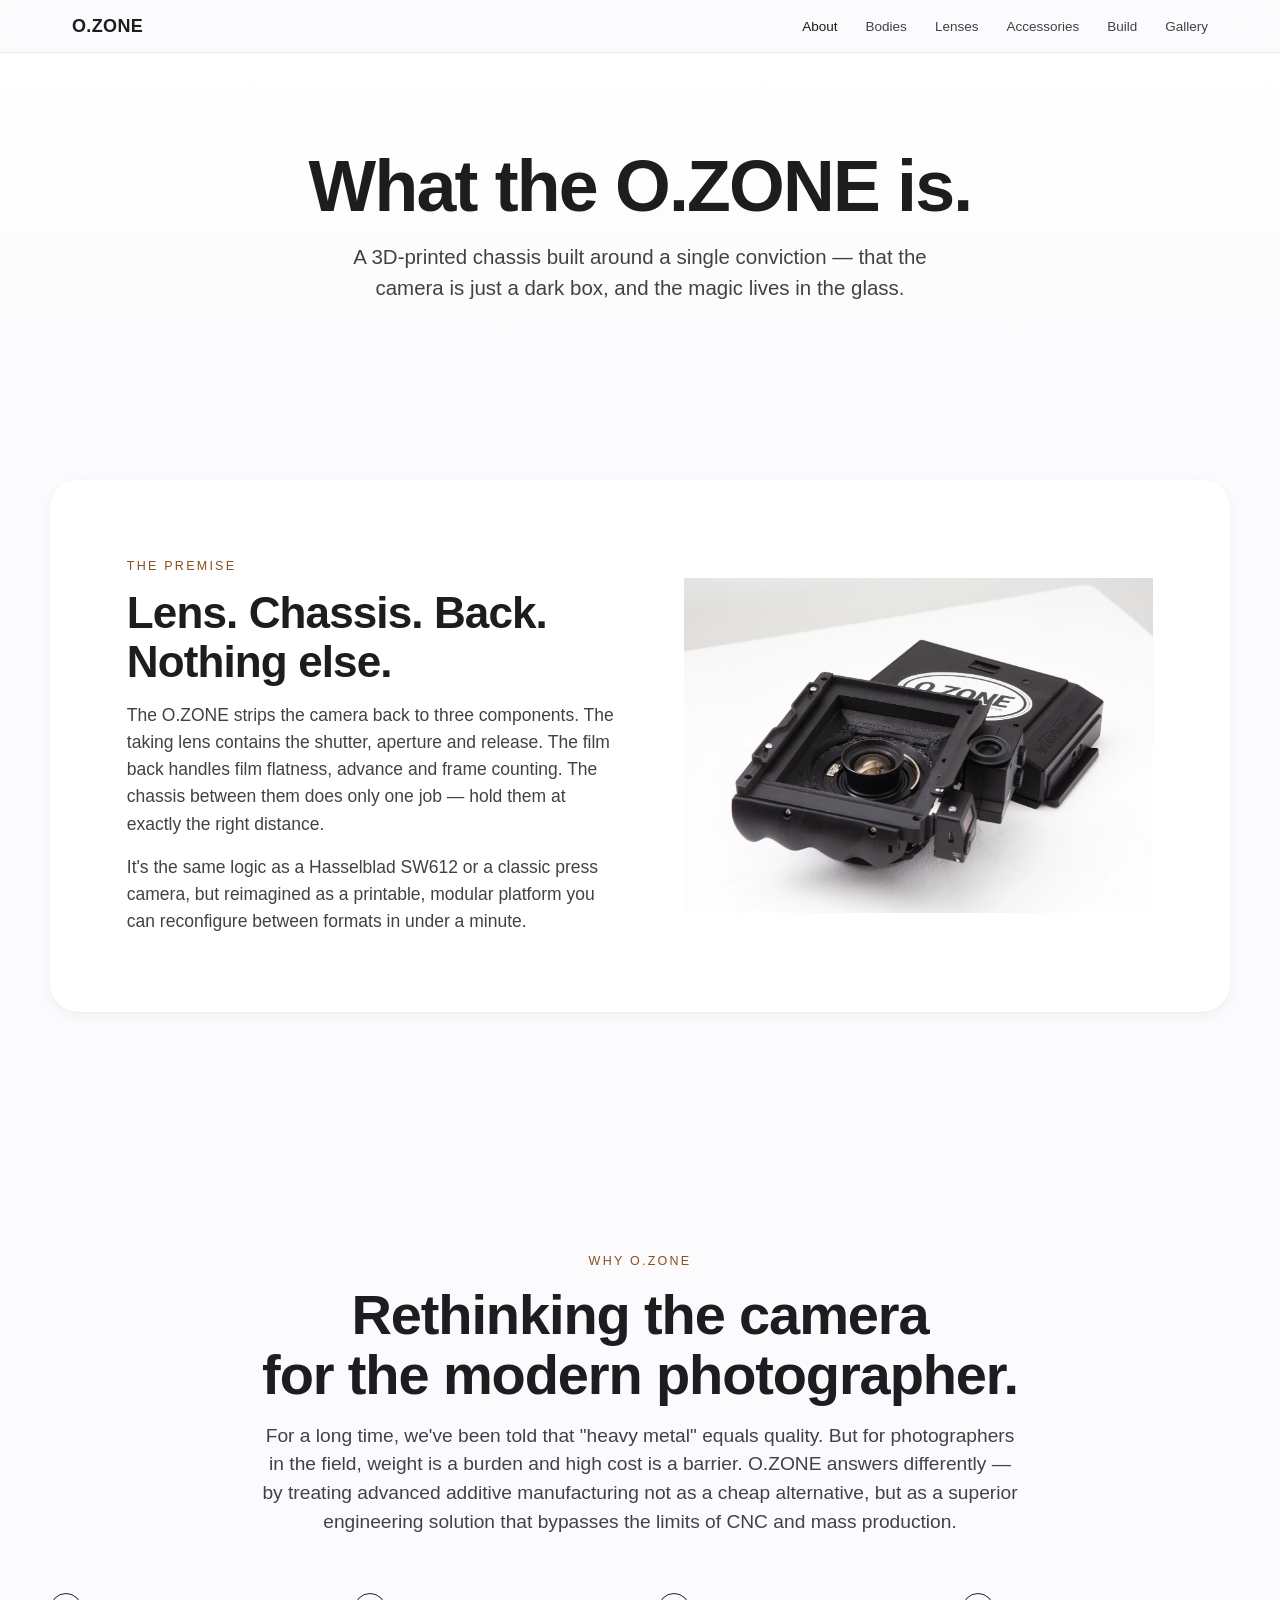
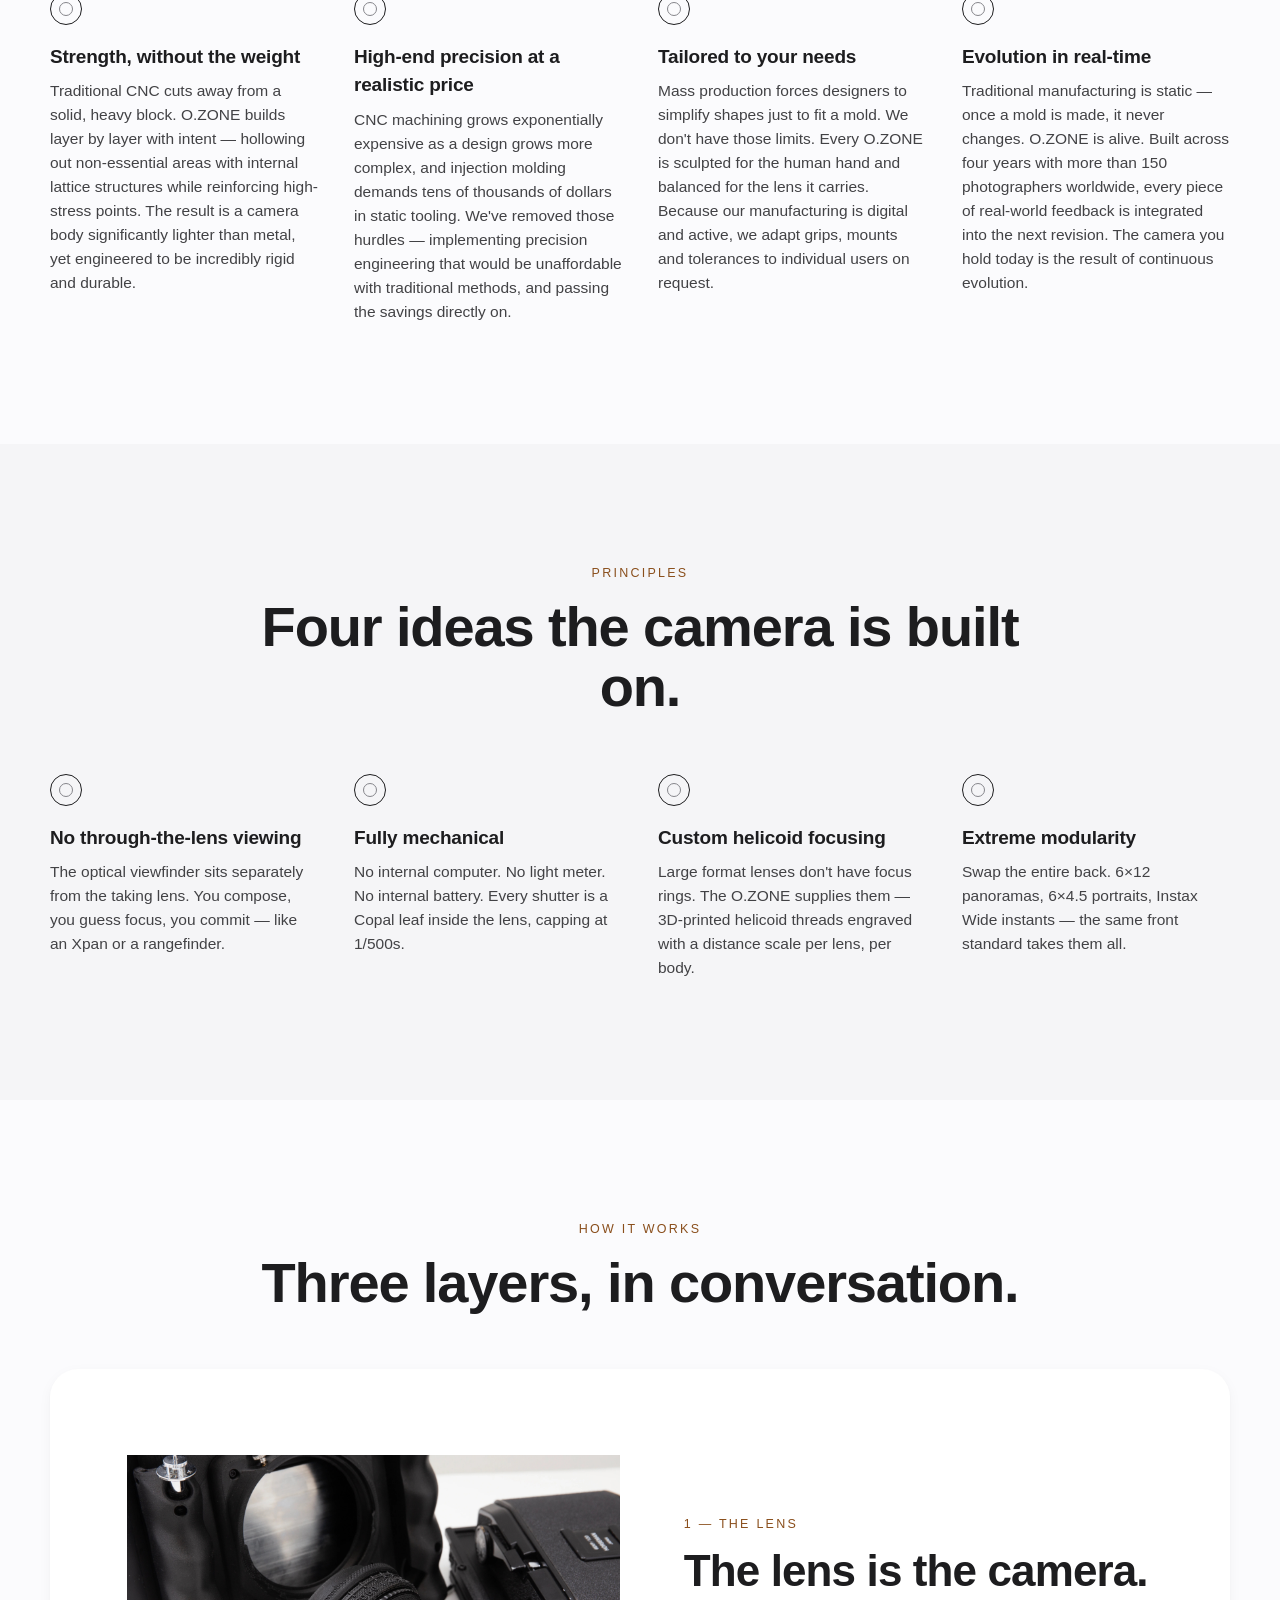
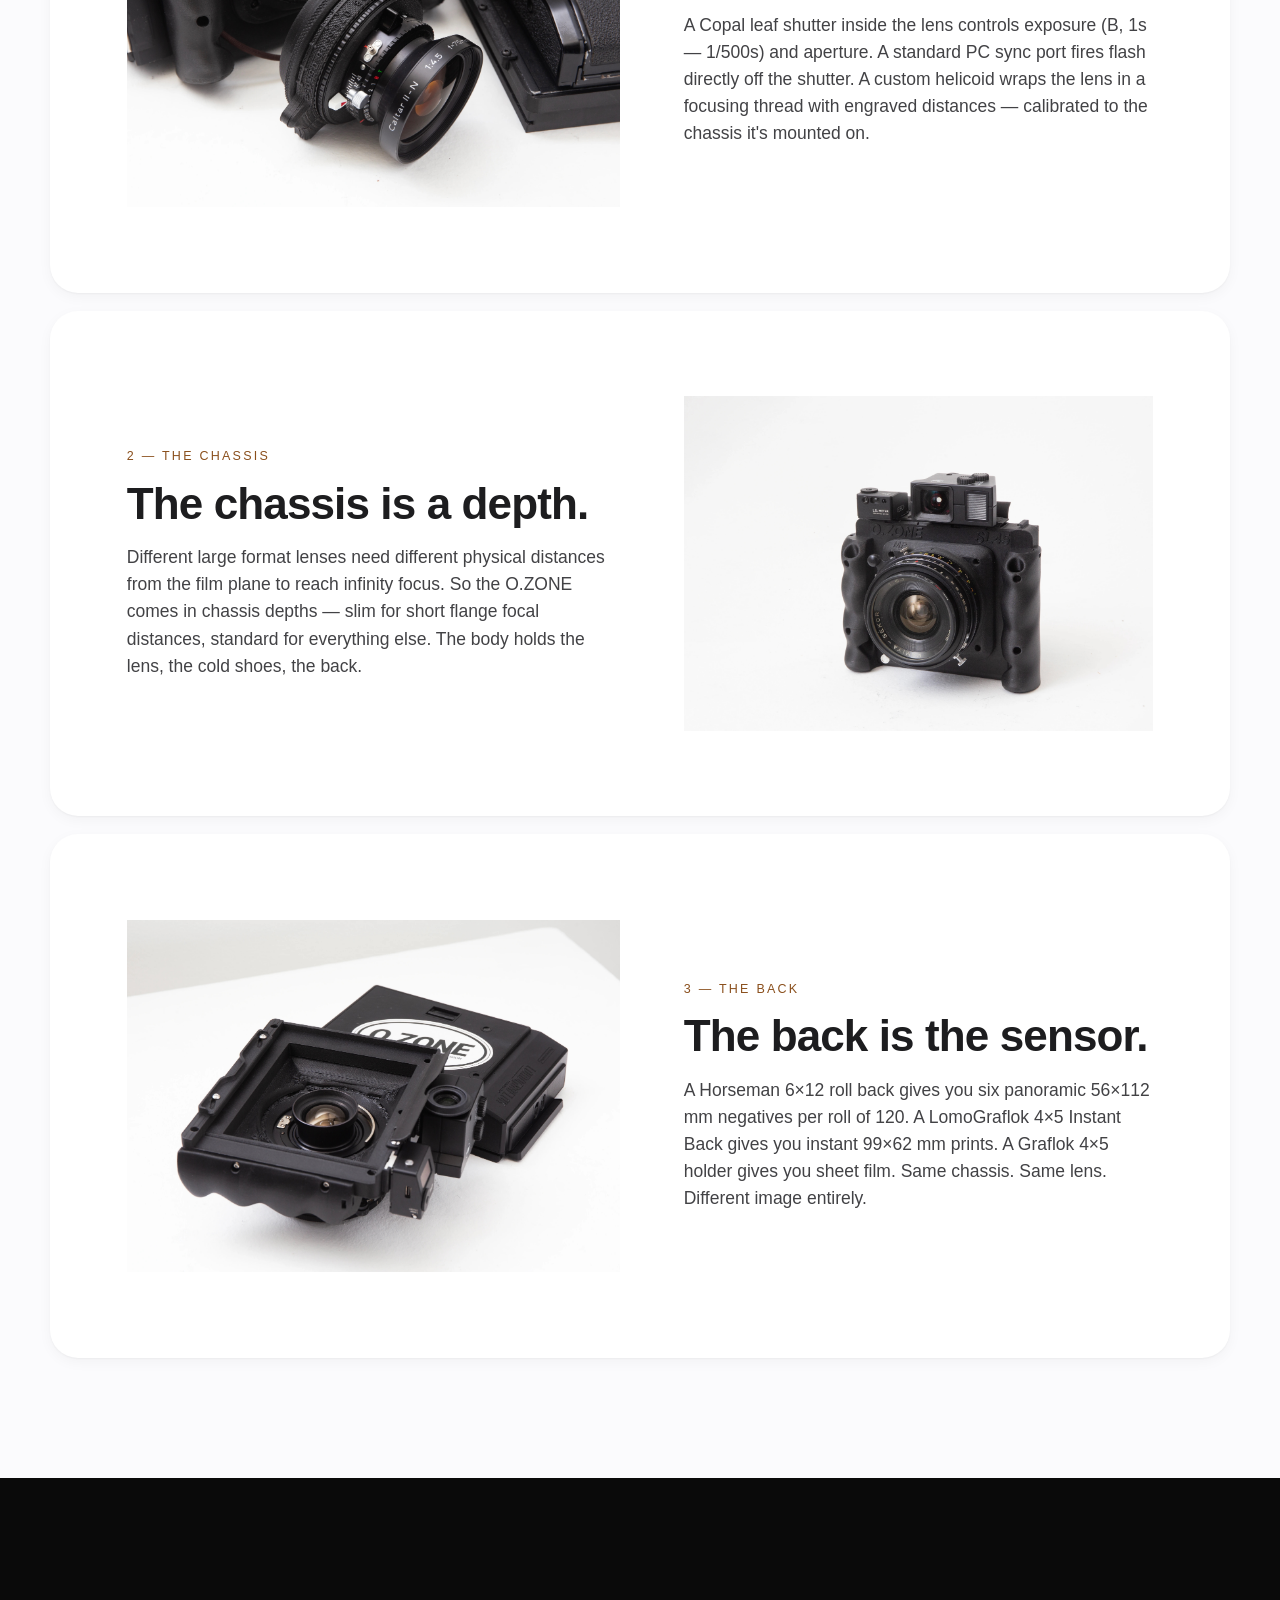
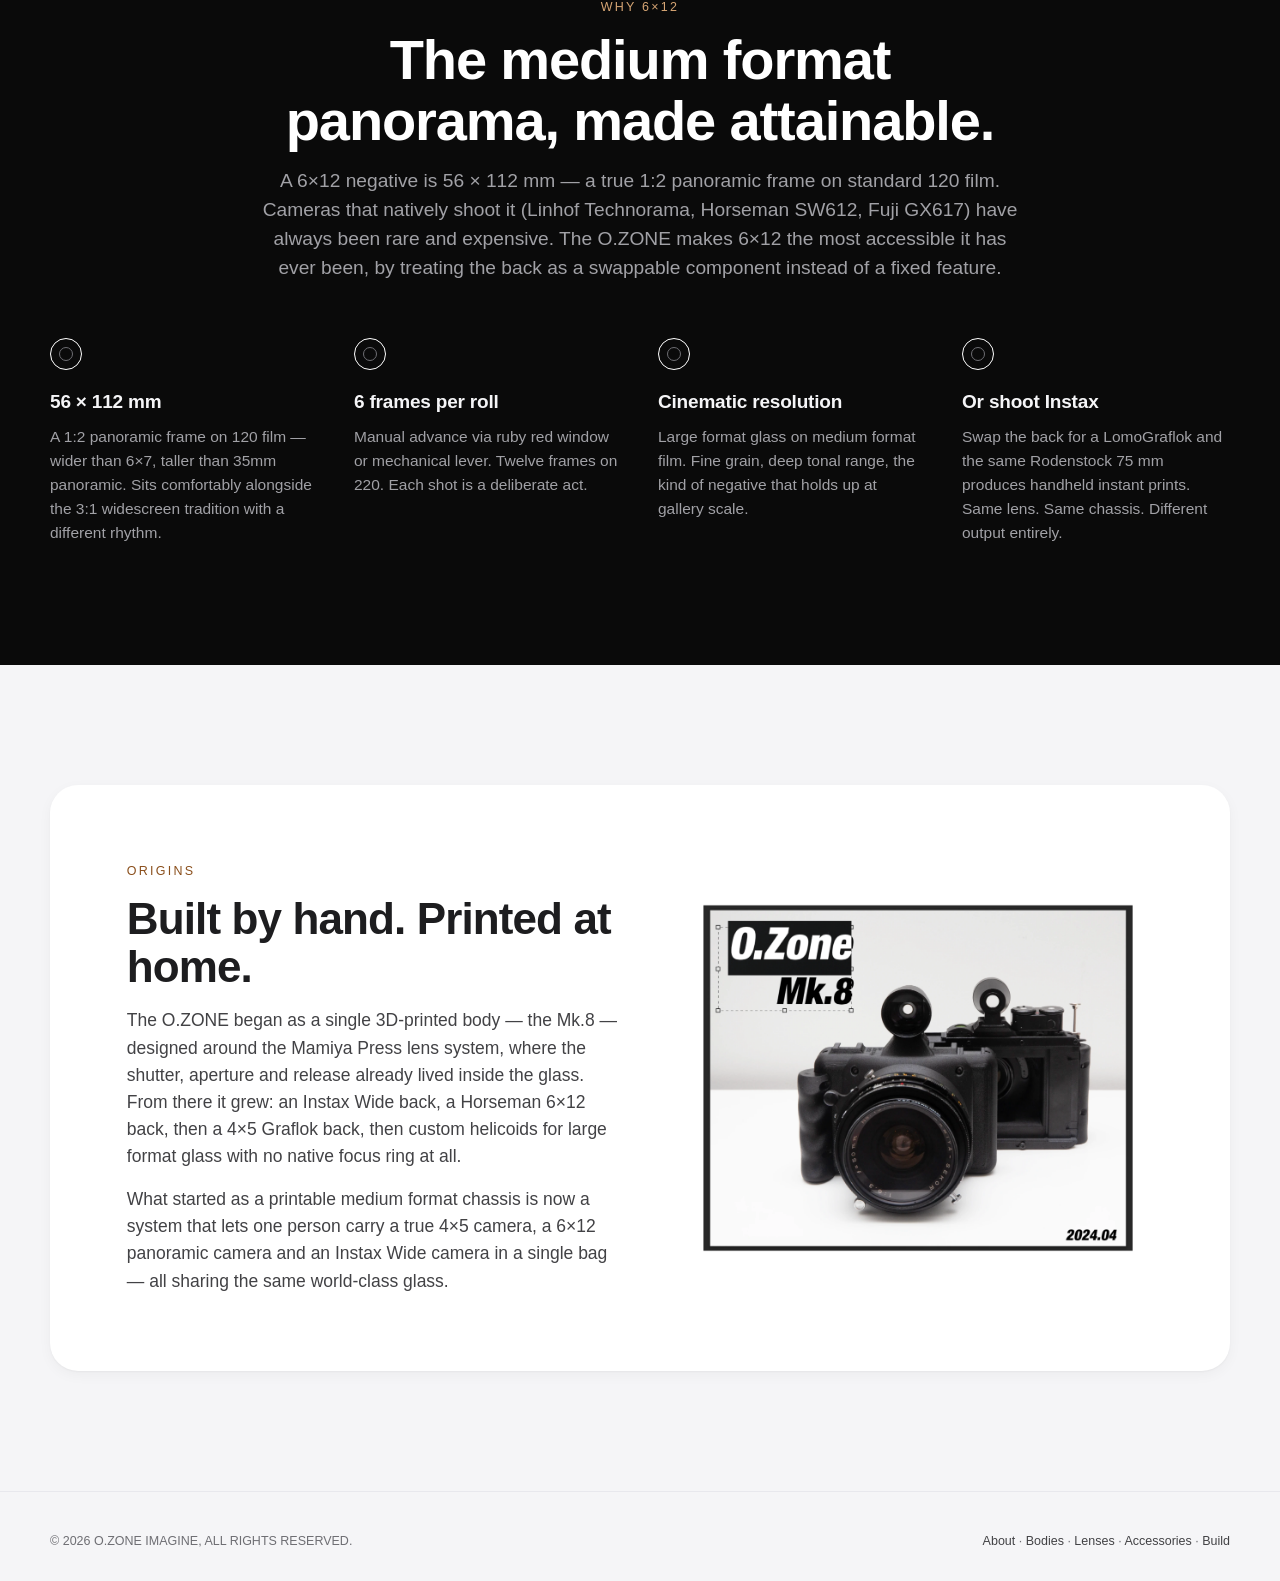
==== about.html @ 7542f981 "Footer copyright + README hero screenshot - Footer updated across all 7 pages from "A modular camera" ====
<!doctype html>
<html lang="en">
<head>
  <meta charset="utf-8" />
  <meta name="viewport" content="width=device-width, initial-scale=1" />
  <title>About — O.ZONE</title>
  <meta name="description" content="The O.ZONE is a 3D-printed, fully mechanical medium and large format camera system. Built to adapt the world's finest large format glass to a variety of film backs." />
  <link rel="stylesheet" href="css/style.css" />
</head>
<body>

  <!-- Nav -->
  <header class="nav">
    <div class="nav-inner">
      <a href="index.html" class="brand">O.ZONE</a>
      <button class="nav-toggle" aria-label="Menu" aria-expanded="false"><span></span></button>
      <ul class="nav-links">
        <li><a href="about.html" class="active">About</a></li>
        <li><a href="bodies.html">Bodies</a></li>
        <li><a href="lenses.html">Lenses</a></li>
        <li><a href="accessories.html">Accessories</a></li>
        <li><a href="build.html">Build</a></li>
        <li><a href="gallery.html">Gallery</a></li>
      </ul>
    </div>
  </header>

  <!-- Page head -->
  <section class="page-head">
    <h1>What the O.ZONE is.</h1>
    <p>A 3D-printed chassis built around a single conviction — that the camera is just a dark box, and the magic lives in the glass.</p>
  </section>

  <!-- Intro panel -->
  <section class="section">
    <div class="section-inner">
      <div class="panel reveal">
        <div>
          <p class="panel-eyebrow">The premise</p>
          <h2>Lens. Chassis. Back.<br/>Nothing else.</h2>
          <p class="panel-lede">The O.ZONE strips the camera back to three components. The taking lens contains the shutter, aperture and release. The film back handles film flatness, advance and frame counting. The chassis between them does only one job — hold them at exactly the right distance.</p>
          <p class="panel-lede">It's the same logic as a Hasselblad SW612 or a classic press camera, but reimagined as a printable, modular platform you can reconfigure between formats in under a minute.</p>
        </div>
        <div class="panel-img" style="background-image:url('SL45 image/O-Zone SL453.jpeg')"></div>
      </div>
    </div>
  </section>

  <!-- Why O.ZONE -->
  <section class="section" id="why">
    <div class="section-inner">
      <div class="section-head">
        <p class="section-eyebrow">Why O.ZONE</p>
        <h2 class="section-title">Rethinking the camera<br/>for the modern photographer.</h2>
        <p class="section-lede">For a long time, we've been told that "heavy metal" equals quality. But for photographers in the field, weight is a burden and high cost is a barrier. O.ZONE answers differently — by treating advanced additive manufacturing not as a cheap alternative, but as a superior engineering solution that bypasses the limits of CNC and mass production.</p>
      </div>

      <div class="features">
        <div class="feature reveal">
          <div class="glyph"></div>
          <h3>Strength, without the weight</h3>
          <p>Traditional CNC cuts away from a solid, heavy block. O.ZONE builds layer by layer with intent — hollowing out non-essential areas with internal lattice structures while reinforcing high-stress points. The result is a camera body significantly lighter than metal, yet engineered to be incredibly rigid and durable.</p>
        </div>
        <div class="feature reveal">
          <div class="glyph"></div>
          <h3>High-end precision at a realistic price</h3>
          <p>CNC machining grows exponentially expensive as a design grows more complex, and injection molding demands tens of thousands of dollars in static tooling. We've removed those hurdles — implementing precision engineering that would be unaffordable with traditional methods, and passing the savings directly on.</p>
        </div>
        <div class="feature reveal">
          <div class="glyph"></div>
          <h3>Tailored to your needs</h3>
          <p>Mass production forces designers to simplify shapes just to fit a mold. We don't have those limits. Every O.ZONE is sculpted for the human hand and balanced for the lens it carries. Because our manufacturing is digital and active, we adapt grips, mounts and tolerances to individual users on request.</p>
        </div>
        <div class="feature reveal">
          <div class="glyph"></div>
          <h3>Evolution in real-time</h3>
          <p>Traditional manufacturing is static — once a mold is made, it never changes. O.ZONE is alive. Built across four years with more than 150 photographers worldwide, every piece of real-world feedback is integrated into the next revision. The camera you hold today is the result of continuous evolution.</p>
        </div>
      </div>
    </div>
  </section>

  <!-- Core principles -->
  <section class="section gray">
    <div class="section-inner">
      <div class="section-head">
        <p class="section-eyebrow">Principles</p>
        <h2 class="section-title">Four ideas the camera is built on.</h2>
      </div>
      <div class="features">
        <div class="feature reveal">
          <div class="glyph"></div>
          <h3>No through-the-lens viewing</h3>
          <p>The optical viewfinder sits separately from the taking lens. You compose, you guess focus, you commit — like an Xpan or a rangefinder.</p>
        </div>
        <div class="feature reveal">
          <div class="glyph"></div>
          <h3>Fully mechanical</h3>
          <p>No internal computer. No light meter. No internal battery. Every shutter is a Copal leaf inside the lens, capping at 1/500s.</p>
        </div>
        <div class="feature reveal">
          <div class="glyph"></div>
          <h3>Custom helicoid focusing</h3>
          <p>Large format lenses don't have focus rings. The O.ZONE supplies them — 3D-printed helicoid threads engraved with a distance scale per lens, per body.</p>
        </div>
        <div class="feature reveal">
          <div class="glyph"></div>
          <h3>Extreme modularity</h3>
          <p>Swap the entire back. 6×12 panoramas, 6×4.5 portraits, Instax Wide instants — the same front standard takes them all.</p>
        </div>
      </div>
    </div>
  </section>

  <!-- How it works -->
  <section class="section">
    <div class="section-inner">
      <div class="section-head">
        <p class="section-eyebrow">How it works</p>
        <h2 class="section-title">Three layers, in conversation.</h2>
      </div>

      <div class="panel reveal">
        <div class="panel-img" style="background-image:url('SL45 image/O-Zone SL452.jpeg')"></div>
        <div>
          <p class="panel-eyebrow">1 — The lens</p>
          <h2>The lens is the camera.</h2>
          <p class="panel-lede">A Copal leaf shutter inside the lens controls exposure (B, 1s — 1/500s) and aperture. A standard PC sync port fires flash directly off the shutter. A custom helicoid wraps the lens in a focusing thread with engraved distances — calibrated to the chassis it's mounted on.</p>
        </div>
      </div>

      <div class="panel reveal" style="margin-top:18px;">
        <div>
          <p class="panel-eyebrow">2 — The chassis</p>
          <h2>The chassis is a depth.</h2>
          <p class="panel-lede">Different large format lenses need different physical distances from the film plane to reach infinity focus. So the O.ZONE comes in chassis depths — slim for short flange focal distances, standard for everything else. The body holds the lens, the cold shoes, the back.</p>
        </div>
        <div class="panel-img" style="background-image:url('SL45 image/O-Zone SL456.jpeg')"></div>
      </div>

      <div class="panel reveal" style="margin-top:18px;">
        <div class="panel-img" style="background-image:url('SL45 image/O-Zone SL453.jpeg')"></div>
        <div>
          <p class="panel-eyebrow">3 — The back</p>
          <h2>The back is the sensor.</h2>
          <p class="panel-lede">A Horseman 6×12 roll back gives you six panoramic 56×112 mm negatives per roll of 120. A LomoGraflok 4×5 Instant Back gives you instant 99×62 mm prints. A Graflok 4×5 holder gives you sheet film. Same chassis. Same lens. Different image entirely.</p>
        </div>
      </div>
    </div>
  </section>

  <!-- The 6×12 panorama section -->
  <section class="section dark">
    <div class="section-inner">
      <div class="section-head">
        <p class="section-eyebrow">Why 6×12</p>
        <h2 class="section-title">The medium format<br/>panorama, made attainable.</h2>
        <p class="section-lede">A 6×12 negative is 56 × 112 mm — a true 1:2 panoramic frame on standard 120 film. Cameras that natively shoot it (Linhof Technorama, Horseman SW612, Fuji GX617) have always been rare and expensive. The O.ZONE makes 6×12 the most accessible it has ever been, by treating the back as a swappable component instead of a fixed feature.</p>
      </div>
      <div class="features">
        <div class="feature reveal">
          <div class="glyph"></div>
          <h3>56 × 112 mm</h3>
          <p>A 1:2 panoramic frame on 120 film — wider than 6×7, taller than 35mm panoramic. Sits comfortably alongside the 3:1 widescreen tradition with a different rhythm.</p>
        </div>
        <div class="feature reveal">
          <div class="glyph"></div>
          <h3>6 frames per roll</h3>
          <p>Manual advance via ruby red window or mechanical lever. Twelve frames on 220. Each shot is a deliberate act.</p>
        </div>
        <div class="feature reveal">
          <div class="glyph"></div>
          <h3>Cinematic resolution</h3>
          <p>Large format glass on medium format film. Fine grain, deep tonal range, the kind of negative that holds up at gallery scale.</p>
        </div>
        <div class="feature reveal">
          <div class="glyph"></div>
          <h3>Or shoot Instax</h3>
          <p>Swap the back for a LomoGraflok and the same Rodenstock 75 mm produces handheld instant prints. Same lens. Same chassis. Different output entirely.</p>
        </div>
      </div>
    </div>
  </section>

  <!-- Origins -->
  <section class="section gray">
    <div class="section-inner">
      <div class="panel reveal">
        <div>
          <p class="panel-eyebrow">Origins</p>
          <h2>Built by hand. Printed at home.</h2>
          <p class="panel-lede">The O.ZONE began as a single 3D-printed body — the Mk.8 — designed around the Mamiya Press lens system, where the shutter, aperture and release already lived inside the glass. From there it grew: an Instax Wide back, a Horseman 6×12 back, then a 4×5 Graflok back, then custom helicoids for large format glass with no native focus ring at all.</p>
          <p class="panel-lede">What started as a printable medium format chassis is now a system that lets one person carry a true 4×5 camera, a 6×12 panoramic camera and an Instax Wide camera in a single bag — all sharing the same world-class glass.</p>
        </div>
        <div class="panel-img" style="background-image:url('MK.8 image/1778079077.webp')"></div>
      </div>
    </div>
  </section>

  <!-- Footer -->
  <footer class="foot">
    <div class="foot-inner">
      <span>© 2026 O.ZONE IMAGINE, ALL RIGHTS RESERVED.</span>
      <span><a href="about.html">About</a> · <a href="bodies.html">Bodies</a> · <a href="lenses.html">Lenses</a> · <a href="accessories.html">Accessories</a> · <a href="build.html">Build</a></span>
    </div>
  </footer>

  <script src="js/main.js"></script>
</body>
</html>
---- css/style.css ----
/* =========================================================
   O-Zone — Design System
   Inspired by editorial product sites; built fresh.
   ========================================================= */

:root {
  --bg: #fbfbfd;
  --bg-elev: #ffffff;
  --bg-dark: #0a0a0a;
  --bg-section: #f5f5f7;
  --ink: #1d1d1f;
  --ink-soft: #424245;
  --ink-mute: #6e6e73;
  --ink-faint: #86868b;
  --line: #d2d2d7;
  --line-soft: #e8e8ed;
  --accent: #c87f3a;          /* warm amber, nods to film/darkroom safelight */
  --accent-ink: #8a4f1c;
  --max-w: 1180px;
  --copy-w: 720px;
  --radius: 18px;
  --radius-lg: 28px;
  --shadow-sm: 0 1px 2px rgba(0,0,0,.04), 0 4px 14px rgba(0,0,0,.04);
  --shadow-md: 0 6px 24px rgba(0,0,0,.06), 0 2px 6px rgba(0,0,0,.04);
  --ease: cubic-bezier(.22,.61,.36,1);
}

* { box-sizing: border-box; margin: 0; padding: 0; }

html { scroll-behavior: smooth; }

body {
  font-family: -apple-system, BlinkMacSystemFont, "SF Pro Display", "Inter",
               "Helvetica Neue", Helvetica, Arial, "Apple SD Gothic Neo",
               "Noto Sans KR", sans-serif;
  font-size: 17px;
  line-height: 1.5;
  color: var(--ink);
  background: var(--bg);
  -webkit-font-smoothing: antialiased;
  -moz-osx-font-smoothing: grayscale;
  text-rendering: optimizeLegibility;
}

img { display: block; max-width: 100%; height: auto; }
a { color: inherit; text-decoration: none; }
button { font: inherit; }

/* ---------- Navigation ---------- */
.nav {
  position: sticky;
  top: 0;
  z-index: 100;
  width: 100%;
  background: rgba(251, 251, 253, 0.72);
  backdrop-filter: saturate(180%) blur(20px);
  -webkit-backdrop-filter: saturate(180%) blur(20px);
  border-bottom: 1px solid rgba(0,0,0,.06);
}
.nav-inner {
  max-width: var(--max-w);
  margin: 0 auto;
  padding: 0 22px;
  height: 52px;
  display: flex;
  align-items: center;
  justify-content: space-between;
  gap: 24px;
}
.brand {
  font-weight: 600;
  letter-spacing: 0.02em;
  font-size: 18px;
  color: var(--ink);
  display: flex;
  align-items: center;
  gap: 8px;
}
.nav-links {
  display: flex;
  gap: 28px;
  list-style: none;
}
.nav-links a {
  font-size: 13.5px;
  color: var(--ink-soft);
  font-weight: 400;
  transition: color .2s var(--ease);
}
.nav-links a:hover { color: var(--ink); }
.nav-links a.active { color: var(--ink); font-weight: 500; }

.nav-toggle {
  display: none;
  background: transparent;
  border: 0;
  width: 28px; height: 28px;
  cursor: pointer;
  position: relative;
}
.nav-toggle span,
.nav-toggle span::before,
.nav-toggle span::after {
  position: absolute;
  left: 4px;
  width: 20px; height: 1.5px;
  background: var(--ink);
  transition: transform .25s var(--ease), top .25s var(--ease);
}
.nav-toggle span { top: 14px; }
.nav-toggle span::before { content: ""; top: -6px; }
.nav-toggle span::after  { content: ""; top:  6px; }

@media (max-width: 760px) {
  .nav-toggle { display: block; }
  .nav-links {
    position: absolute;
    top: 52px; left: 0; right: 0;
    flex-direction: column;
    gap: 0;
    background: rgba(251, 251, 253, 0.96);
    backdrop-filter: saturate(180%) blur(24px);
    border-bottom: 1px solid var(--line-soft);
    transform: translateY(-12px);
    opacity: 0;
    pointer-events: none;
    transition: opacity .2s var(--ease), transform .2s var(--ease);
  }
  .nav-links.open {
    opacity: 1; transform: translateY(0); pointer-events: auto;
  }
  .nav-links li { border-top: 1px solid var(--line-soft); }
  .nav-links a {
    display: block;
    padding: 16px 22px;
    font-size: 16px;
  }
}

/* ---------- Hero ---------- */
.hero {
  position: relative;
  min-height: calc(100vh - 52px);
  display: flex;
  flex-direction: column;
  align-items: center;
  justify-content: flex-start;
  text-align: center;
  padding: 72px 22px 0;
  background:
    radial-gradient(1200px 600px at 50% 10%, #fff 0%, var(--bg) 60%);
}
.hero-eyebrow {
  font-size: 12.5px;
  letter-spacing: 0.18em;
  text-transform: uppercase;
  color: var(--accent-ink);
  font-weight: 500;
  margin-bottom: 18px;
}
.hero h1 {
  font-size: clamp(44px, 7.2vw, 96px);
  line-height: 1.04;
  letter-spacing: -0.025em;
  font-weight: 600;
  color: var(--ink);
  max-width: 14ch;
}
.hero h1 em {
  font-style: normal;
  background: linear-gradient(180deg, var(--ink) 0%, #4a4a4f 100%);
  -webkit-background-clip: text;
  background-clip: text;
  color: transparent;
}
.hero-sub {
  margin-top: 20px;
  font-size: clamp(18px, 2vw, 22px);
  color: var(--ink-soft);
  max-width: 36ch;
  line-height: 1.4;
}
.hero-cta {
  margin-top: 28px;
  display: flex;
  gap: 18px;
  flex-wrap: wrap;
  justify-content: center;
}
.btn {
  display: inline-flex;
  align-items: center;
  gap: 6px;
  padding: 12px 22px;
  border-radius: 980px;
  font-size: 14.5px;
  font-weight: 500;
  transition: transform .15s var(--ease), background .2s var(--ease), color .2s var(--ease);
}
.btn-primary {
  background: var(--ink);
  color: #fff;
}
.btn-primary:hover { background: #000; }
.btn-link {
  color: var(--accent-ink);
  padding: 12px 4px;
}
.btn-link::after {
  content: "›";
  margin-left: 4px;
  transition: transform .2s var(--ease);
}
.btn-link:hover::after { transform: translateX(3px); }

.hero-visual {
  margin-top: 36px;
  width: 100%;
  max-width: 1280px;
  aspect-ratio: 16 / 10;
  background-image: url("../SL45 image/O-Zone SL456.jpeg");
  background-size: contain;
  background-position: center bottom;
  background-repeat: no-repeat;
}

/* ---------- Generic sections ---------- */
.section {
  padding: 120px 22px;
}
.section.compact { padding: 80px 22px; }
.section.dark {
  background: var(--bg-dark);
  color: #f5f5f7;
}
.section.dark .section-title { color: #fff; }
.section.dark .section-lede { color: #a1a1a6; }
.section.gray { background: var(--bg-section); }

.section-inner {
  max-width: var(--max-w);
  margin: 0 auto;
}
.section-head {
  max-width: 760px;
  margin: 0 auto 56px;
  text-align: center;
}
.section-head.left { text-align: left; margin-left: 0; }
.section-eyebrow {
  font-size: 12.5px;
  letter-spacing: 0.18em;
  text-transform: uppercase;
  color: var(--accent-ink);
  font-weight: 500;
  margin-bottom: 14px;
}
.section.dark .section-eyebrow { color: #d6a574; }
.section-title {
  font-size: clamp(34px, 4.4vw, 56px);
  line-height: 1.08;
  letter-spacing: -0.02em;
  font-weight: 600;
  color: var(--ink);
}
.section-lede {
  margin-top: 16px;
  font-size: clamp(17px, 1.5vw, 20px);
  color: var(--ink-soft);
  line-height: 1.5;
}

/* ---------- Page header (non-hero pages) ---------- */
.page-head {
  padding: 96px 22px 56px;
  text-align: center;
  background: linear-gradient(180deg, #fff 0%, var(--bg) 100%);
}
.page-head h1 {
  font-size: clamp(40px, 5.6vw, 72px);
  letter-spacing: -0.025em;
  font-weight: 600;
  line-height: 1.05;
}
.page-head p {
  margin: 18px auto 0;
  max-width: 56ch;
  font-size: clamp(17px, 1.6vw, 21px);
  color: var(--ink-soft);
  line-height: 1.5;
}

/* ---------- Tile grid (home product nav) ---------- */
.tiles {
  display: grid;
  grid-template-columns: repeat(2, 1fr);
  gap: 18px;
}
@media (max-width: 760px) {
  .tiles { grid-template-columns: 1fr; }
}
.tile {
  position: relative;
  border-radius: var(--radius-lg);
  overflow: hidden;
  background: var(--bg-elev);
  min-height: 480px;
  padding: 56px 44px 0;
  text-align: center;
  display: flex;
  flex-direction: column;
  align-items: center;
  box-shadow: var(--shadow-sm);
  transition: transform .35s var(--ease), box-shadow .35s var(--ease);
}
.tile:hover { transform: translateY(-3px); box-shadow: var(--shadow-md); }
.tile.dark { background: #0a0a0a; color: #fff; }
.tile.dark .tile-sub { color: #a1a1a6; }
.tile-eyebrow {
  font-size: 13px;
  letter-spacing: 0.14em;
  text-transform: uppercase;
  color: var(--accent-ink);
  font-weight: 500;
  margin-bottom: 8px;
}
.tile.dark .tile-eyebrow { color: #d6a574; }
.tile-title {
  font-size: clamp(26px, 2.8vw, 36px);
  font-weight: 600;
  letter-spacing: -0.02em;
  line-height: 1.1;
}
.tile-sub {
  margin-top: 10px;
  color: var(--ink-soft);
  font-size: 16px;
  max-width: 32ch;
}
.tile-link {
  margin-top: 18px;
  font-size: 14.5px;
  color: var(--accent-ink);
  font-weight: 500;
}
.tile.dark .tile-link { color: #d6a574; }
.tile-link::after { content: "›"; margin-left: 4px; transition: transform .2s var(--ease); }
.tile:hover .tile-link::after { transform: translateX(3px); }
.tile-img {
  margin-top: auto;
  width: 100%;
  aspect-ratio: 4 / 3;
  background-size: contain;
  background-position: center bottom;
  background-repeat: no-repeat;
}

/* ---------- Feature stripe (icons + copy) ---------- */
.features {
  display: grid;
  grid-template-columns: repeat(4, 1fr);
  gap: 36px;
}
@media (max-width: 920px) { .features { grid-template-columns: repeat(2, 1fr); } }
@media (max-width: 520px) { .features { grid-template-columns: 1fr; } }
.feature h3 {
  font-size: 19px;
  font-weight: 600;
  letter-spacing: -0.01em;
  margin-bottom: 8px;
}
.feature p { color: var(--ink-soft); font-size: 15.5px; line-height: 1.55; }
.feature .glyph {
  width: 32px; height: 32px;
  border: 1.5px solid var(--ink);
  border-radius: 50%;
  margin-bottom: 18px;
  position: relative;
}
.feature .glyph::after {
  content: "";
  position: absolute; inset: 8px;
  border-radius: 50%;
  border: 1px solid var(--ink-faint);
}
.section.dark .feature .glyph { border-color: #fff; }
.section.dark .feature .glyph::after { border-color: #6e6e73; }
.section.dark .feature p { color: #a1a1a6; }

/* ---------- Product feature panel ---------- */
.panel {
  background: var(--bg-elev);
  border-radius: var(--radius-lg);
  padding: clamp(40px, 6vw, 80px);
  box-shadow: var(--shadow-sm);
  display: grid;
  grid-template-columns: 1.05fr 1fr;
  gap: clamp(32px, 5vw, 72px);
  align-items: center;
}
.panel.dark { background: #0a0a0a; color: #fff; }
.panel.dark p { color: #a1a1a6; }
@media (max-width: 880px) { .panel { grid-template-columns: 1fr; } }
.panel-img {
  width: 100%;
  aspect-ratio: 4 / 3;
  background-size: contain;
  background-position: center;
  background-repeat: no-repeat;
}
.panel-eyebrow {
  font-size: 12.5px;
  letter-spacing: 0.18em;
  text-transform: uppercase;
  color: var(--accent-ink);
  font-weight: 500;
  margin-bottom: 14px;
}
.panel h2 {
  font-size: clamp(28px, 3.6vw, 44px);
  letter-spacing: -0.02em;
  font-weight: 600;
  line-height: 1.1;
}
.panel-lede {
  margin-top: 16px;
  font-size: 17.5px;
  color: var(--ink-soft);
  line-height: 1.55;
}
.panel.dark .panel-lede { color: #c7c7cc; }
.spec-list {
  margin-top: 22px;
  display: grid;
  gap: 12px;
}
.spec {
  display: grid;
  grid-template-columns: 130px 1fr;
  gap: 16px;
  padding: 12px 0;
  border-top: 1px solid var(--line-soft);
  font-size: 14.5px;
}
.section.dark .spec, .panel.dark .spec { border-top-color: #2a2a2c; }
.spec dt { color: var(--ink-mute); font-weight: 500; }
.panel.dark .spec dt, .section.dark .spec dt { color: #a1a1a6; }
.spec dd { color: var(--ink); }
.panel.dark .spec dd, .section.dark .spec dd { color: #f5f5f7; }

/* ---------- Stat row ---------- */
.stats {
  display: grid;
  grid-template-columns: repeat(4, 1fr);
  gap: 24px;
  text-align: center;
}
@media (max-width: 760px) { .stats { grid-template-columns: repeat(2, 1fr); } }
.stat-num {
  font-size: clamp(40px, 5vw, 64px);
  font-weight: 600;
  letter-spacing: -0.02em;
  line-height: 1;
}
.stat-label {
  margin-top: 8px;
  font-size: 13.5px;
  color: var(--ink-mute);
  letter-spacing: 0.04em;
}
.section.dark .stat-label { color: #a1a1a6; }

/* ---------- Lens / accessory cards ---------- */
.cards {
  display: grid;
  grid-template-columns: repeat(3, 1fr);
  gap: 18px;
}
@media (max-width: 920px) { .cards { grid-template-columns: repeat(2, 1fr); } }
@media (max-width: 560px) { .cards { grid-template-columns: 1fr; } }
.card {
  background: var(--bg-elev);
  border-radius: var(--radius);
  padding: 28px 28px 32px;
  box-shadow: var(--shadow-sm);
  transition: transform .25s var(--ease), box-shadow .25s var(--ease);
}
.card:hover { transform: translateY(-2px); box-shadow: var(--shadow-md); }
.card-tag {
  display: inline-block;
  font-size: 11.5px;
  letter-spacing: 0.14em;
  text-transform: uppercase;
  color: var(--accent-ink);
  font-weight: 600;
  margin-bottom: 10px;
}
.card h3 {
  font-size: 22px;
  font-weight: 600;
  letter-spacing: -0.015em;
  line-height: 1.15;
}
.card .desc {
  margin-top: 10px;
  color: var(--ink-soft);
  font-size: 15px;
  line-height: 1.55;
}
.card .meta {
  margin-top: 18px;
  padding-top: 16px;
  border-top: 1px solid var(--line-soft);
  display: grid;
  grid-template-columns: 1fr 1fr;
  gap: 10px 16px;
  font-size: 13px;
  color: var(--ink-mute);
}
.card .meta strong { color: var(--ink); font-weight: 500; }

/* ---------- Compatibility table ---------- */
.compat {
  width: 100%;
  border-collapse: collapse;
  font-size: 14.5px;
}
.compat th, .compat td {
  text-align: left;
  padding: 16px 14px;
  border-bottom: 1px solid var(--line-soft);
}
.compat th {
  font-weight: 600;
  color: var(--ink-mute);
  font-size: 12.5px;
  letter-spacing: 0.06em;
  text-transform: uppercase;
}
.compat td.yes { color: var(--ink); }
.compat td.no  { color: var(--ink-faint); }

/* ---------- Bullet list ---------- */
.list { display: grid; gap: 12px; }
.list li {
  list-style: none;
  padding-left: 22px;
  position: relative;
  color: var(--ink-soft);
  font-size: 16px;
  line-height: 1.55;
}
.list li::before {
  content: "";
  position: absolute;
  left: 0; top: 9px;
  width: 8px; height: 8px;
  border-radius: 50%;
  border: 1.5px solid var(--ink);
}

/* ---------- Two-up split ---------- */
.split {
  display: grid;
  grid-template-columns: 1fr 1fr;
  gap: clamp(28px, 4vw, 56px);
  align-items: center;
}
@media (max-width: 880px) { .split { grid-template-columns: 1fr; } }
.split-img {
  width: 100%;
  aspect-ratio: 4 / 3;
  background-size: contain;
  background-position: center;
  background-repeat: no-repeat;
}

/* ---------- Quote / pull ---------- */
.pull {
  max-width: 820px;
  margin: 0 auto;
  text-align: center;
  font-size: clamp(24px, 3vw, 36px);
  letter-spacing: -0.015em;
  line-height: 1.25;
  font-weight: 500;
  color: var(--ink);
}

/* ---------- Footer ---------- */
.foot {
  background: var(--bg-section);
  color: var(--ink-mute);
  font-size: 12.5px;
  padding: 40px 22px 30px;
  border-top: 1px solid var(--line-soft);
}
.foot-inner {
  max-width: var(--max-w);
  margin: 0 auto;
  display: flex;
  justify-content: space-between;
  flex-wrap: wrap;
  gap: 14px;
}
.foot a { color: var(--ink-soft); }
.foot a:hover { color: var(--ink); }

/* ---------- Reveal animation ---------- */
.reveal {
  opacity: 0;
  transform: translateY(14px);
  transition: opacity .8s var(--ease), transform .8s var(--ease);
}
.reveal.visible {
  opacity: 1; transform: none;
}

/* ---------- Utilities ---------- */
.center { text-align: center; }
.mt-s { margin-top: 24px; }
.mt-m { margin-top: 40px; }
.mt-l { margin-top: 64px; }
.tag-row {
  display: flex;
  gap: 8px;
  flex-wrap: wrap;
  margin-top: 16px;
}
.tag {
  font-size: 12px;
  letter-spacing: 0.04em;
  padding: 5px 11px;
  border-radius: 980px;
  background: var(--line-soft);
  color: var(--ink-soft);
}
.tag.warn { background: #fbe8d7; color: #8a4f1c; }

/* =========================================================
   Configurator — Build your O-Zone
   ========================================================= */
.config-layout {
  max-width: var(--max-w);
  margin: 0 auto;
  padding: 32px 22px 96px;
  display: grid;
  grid-template-columns: 1fr 320px;
  gap: 48px;
  align-items: start;
}
@media (max-width: 980px) {
  .config-layout { grid-template-columns: 1fr; }
}

.config-step {
  margin-bottom: 56px;
  transition: opacity .3s var(--ease);
}
.config-step.locked { opacity: 0.35; pointer-events: none; }
.config-step.locked .config-options { display: none; }
.config-step.locked .config-step-msg { display: block; }
.config-step.hidden { display: none; }

.config-step-head {
  display: flex;
  align-items: baseline;
  gap: 16px;
  margin-bottom: 24px;
  padding-bottom: 16px;
  border-bottom: 1px solid var(--line);
}
.config-step-num {
  font-size: 12px;
  letter-spacing: 0.16em;
  color: var(--ink-mute);
  font-weight: 600;
  font-variant-numeric: tabular-nums;
}
.config-step-head h2 {
  font-size: clamp(22px, 2.4vw, 28px);
  font-weight: 600;
  letter-spacing: -0.015em;
}
.config-step-sub {
  margin-left: auto;
  font-size: 13px;
  color: var(--ink-faint);
}
.config-step-msg {
  display: none;
  color: var(--ink-mute);
  font-size: 14px;
  margin-top: 4px;
}

.config-options {
  display: grid;
  grid-template-columns: repeat(auto-fit, minmax(240px, 1fr));
  gap: 14px;
}
.config-options.compact {
  grid-template-columns: repeat(auto-fit, minmax(220px, 1fr));
}

.config-option {
  background: var(--bg-elev);
  border: 1.5px solid var(--line-soft);
  border-radius: 14px;
  padding: 22px 22px 20px;
  text-align: left;
  cursor: pointer;
  font: inherit;
  color: inherit;
  width: 100%;
  position: relative;
  transition: border-color .2s var(--ease), transform .15s var(--ease), box-shadow .2s var(--ease);
}
.config-option:hover {
  border-color: var(--ink);
  transform: translateY(-1px);
  box-shadow: var(--shadow-sm);
}
.config-option.selected {
  border-color: var(--ink);
  background: #fff;
  box-shadow: var(--shadow-sm);
}
.config-option.selected::after {
  content: "";
  position: absolute;
  top: 14px; right: 14px;
  width: 20px; height: 20px;
  border-radius: 50%;
  background: var(--ink);
  background-image: url("data:image/svg+xml;utf8,<svg xmlns='http://www.w3.org/2000/svg' width='12' height='12' viewBox='0 0 12 12'><path fill='none' stroke='white' stroke-width='2' stroke-linecap='round' stroke-linejoin='round' d='M2.5 6l2.5 2.5 4.5-5'/></svg>");
  background-position: center;
  background-repeat: no-repeat;
}
.config-option.disabled {
  opacity: 0.4;
  cursor: not-allowed;
}
.config-option.disabled:hover {
  border-color: var(--line-soft);
  transform: none;
  box-shadow: none;
}
.config-option .opt-tag {
  display: inline-block;
  font-size: 11px;
  letter-spacing: 0.12em;
  text-transform: uppercase;
  color: var(--accent-ink);
  font-weight: 600;
  margin-bottom: 10px;
}
.config-option h4 {
  font-size: 16.5px;
  font-weight: 600;
  letter-spacing: -0.01em;
  line-height: 1.25;
  margin-bottom: 6px;
  padding-right: 32px;
}
.config-option p.opt-desc {
  font-size: 13.5px;
  color: var(--ink-soft);
  line-height: 1.5;
}
.config-option .opt-img {
  width: 100%;
  aspect-ratio: 4/3;
  background-size: contain;
  background-position: center;
  background-repeat: no-repeat;
  margin-bottom: 14px;
}
.config-option .opt-warn {
  margin-top: 10px;
  font-size: 12px;
  color: #8a4f1c;
}

/* Summary panel */
.config-summary {
  position: sticky;
  top: 72px;
  background: var(--bg-elev);
  border: 1px solid var(--line-soft);
  border-radius: var(--radius);
  padding: 24px;
  box-shadow: var(--shadow-sm);
}
@media (max-width: 980px) {
  .config-summary { position: static; }
}
.config-summary h3 {
  font-size: 17px;
  font-weight: 600;
  letter-spacing: -0.01em;
  margin-bottom: 16px;
  padding-bottom: 14px;
  border-bottom: 1px solid var(--line-soft);
}
.config-summary-list {
  display: grid;
  gap: 12px;
}
.config-summary-item {
  display: grid;
  grid-template-columns: 80px 1fr;
  gap: 12px;
  font-size: 13px;
  line-height: 1.4;
}
.config-summary-item.hidden { display: none; }
.config-summary-item .label {
  color: var(--ink-mute);
  font-weight: 500;
  font-size: 11.5px;
  text-transform: uppercase;
  letter-spacing: 0.06em;
}
.config-summary-item .value {
  color: var(--ink);
  font-weight: 500;
}
.config-summary-item .value.empty {
  color: var(--ink-faint);
  font-weight: 400;
  font-style: italic;
}
.config-summary-item .value ul {
  margin: 0; padding: 0; list-style: none;
}
.config-summary-item .value li {
  margin-bottom: 4px;
}
.config-summary .total-action {
  margin-top: 24px;
  padding-top: 18px;
  border-top: 1px solid var(--line-soft);
  display: grid;
  gap: 8px;
}
.config-summary .total-action .btn {
  width: 100%;
  justify-content: center;
}
.config-summary .total-action .btn[disabled] {
  background: var(--line);
  color: var(--ink-faint);
  cursor: not-allowed;
}
.config-summary .summary-progress {
  margin-top: 14px;
  font-size: 12px;
  color: var(--ink-mute);
  text-align: center;
}

/* Final review */
.config-review {
  background: var(--bg-elev);
  border-radius: var(--radius-lg);
  padding: clamp(36px, 5vw, 64px);
  margin-top: 24px;
  box-shadow: var(--shadow-sm);
  display: none;
}
.config-review.visible-review { display: block; }
.config-review .review-eyebrow {
  font-size: 12px;
  letter-spacing: 0.16em;
  text-transform: uppercase;
  color: var(--accent-ink);
  font-weight: 600;
  margin-bottom: 12px;
}
.config-review h2 {
  font-size: clamp(28px, 3.6vw, 40px);
  font-weight: 600;
  letter-spacing: -0.02em;
  line-height: 1.1;
}
.config-review .review-list {
  margin-top: 32px;
  display: grid;
  gap: 0;
}
.config-review .review-item {
  display: grid;
  grid-template-columns: 130px 1fr;
  gap: 24px;
  padding: 18px 0;
  border-top: 1px solid var(--line-soft);
}
.config-review .review-item:last-child { padding-bottom: 0; }
.config-review .review-item .label {
  color: var(--ink-mute);
  font-size: 12px;
  font-weight: 600;
  text-transform: uppercase;
  letter-spacing: 0.08em;
  padding-top: 2px;
}
.config-review .review-item .value {
  font-size: 16px;
  font-weight: 500;
  color: var(--ink);
}
.config-review .review-item .value-desc {
  display: block;
  margin-top: 4px;
  font-size: 14px;
  font-weight: 400;
  color: var(--ink-soft);
}
.config-review-cta {
  margin-top: 32px;
  display: flex;
  gap: 12px;
  flex-wrap: wrap;
}

/* ----- Masks step ----- */
.mask-group {
  margin-bottom: 28px;
}
.mask-group:last-of-type {
  margin-bottom: 32px;
}
.mask-group-head {
  font-size: 12px;
  font-weight: 600;
  color: var(--ink-mute);
  letter-spacing: 0.14em;
  text-transform: uppercase;
  margin-bottom: 12px;
}
.mask-options {
  display: grid;
  grid-template-columns: repeat(auto-fit, minmax(150px, 1fr));
  gap: 10px;
}
.config-option.mask {
  padding: 16px 16px 14px;
  text-align: center;
}
.config-option.mask h4 {
  font-size: 17px;
  font-weight: 600;
  margin-bottom: 4px;
  padding-right: 0;
}
.config-option.mask .opt-desc {
  font-size: 12px;
  color: var(--ink-mute);
}
.config-option.mask.recommended {
  border-color: var(--accent);
}
.config-option.mask.recommended .opt-tag {
  display: block;
  margin: 0 0 8px;
  color: var(--accent-ink);
  font-size: 10px;
}

/* ----- Custom order block ----- */
.custom-order-block {
  margin-top: 8px;
}
.custom-order-card {
  background: var(--bg-elev);
  border: 1.5px dashed var(--line);
  border-radius: 14px;
  padding: 22px 22px 24px;
}
.custom-order-card .custom-intro {
  font-size: 14px;
  color: var(--ink-soft);
  margin-bottom: 16px;
  line-height: 1.5;
}
.custom-order-form {
  display: flex;
  align-items: center;
  gap: 10px;
  flex-wrap: wrap;
}
.custom-order-form label {
  display: inline-flex;
  align-items: center;
  gap: 6px;
  font-size: 13px;
  color: var(--ink-mute);
}
.custom-order-form input {
  font: inherit;
  font-size: 14.5px;
  padding: 9px 12px;
  border: 1px solid var(--line);
  border-radius: 8px;
  background: var(--bg);
  color: var(--ink);
  width: 90px;
  -moz-appearance: textfield;
}
.custom-order-form input[type="text"] {
  width: 110px;
}
.custom-order-form input::-webkit-outer-spin-button,
.custom-order-form input::-webkit-inner-spin-button {
  -webkit-appearance: none;
  margin: 0;
}
.custom-order-form input:focus {
  outline: none;
  border-color: var(--ink);
}
.custom-order-form .btn {
  padding: 10px 18px;
  font-size: 14px;
}
.custom-order-list {
  list-style: none;
  margin: 16px 0 0;
  padding: 16px 0 0;
  border-top: 1px solid var(--line-soft);
  display: grid;
  gap: 8px;
}
.custom-order-list li {
  display: flex;
  align-items: center;
  justify-content: space-between;
  padding: 10px 14px;
  background: var(--bg);
  border-radius: 8px;
  font-size: 14.5px;
  color: var(--ink);
}
.custom-order-list .custom-tag {
  font-size: 11px;
  letter-spacing: 0.08em;
  text-transform: uppercase;
  color: var(--accent-ink);
  font-weight: 600;
  margin-right: 8px;
}
.custom-remove {
  background: transparent;
  border: 0;
  font-size: 20px;
  line-height: 1;
  color: var(--ink-mute);
  cursor: pointer;
  width: 28px;
  height: 28px;
  border-radius: 50%;
  transition: background .2s var(--ease), color .2s var(--ease);
  display: inline-flex;
  align-items: center;
  justify-content: center;
}
.custom-remove:hover {
  background: var(--line-soft);
  color: var(--ink);
}

/* ----- Build / kit divider ----- */
.build-divider {
  text-align: center;
  margin: 24px auto 32px;
  padding: 36px 22px;
  max-width: 760px;
  border-top: 1px solid var(--line);
  border-bottom: 1px solid var(--line);
}
.build-divider .eyebrow {
  display: block;
  font-size: 11.5px;
  letter-spacing: 0.18em;
  text-transform: uppercase;
  color: var(--accent-ink);
  font-weight: 600;
  margin-bottom: 12px;
}
.build-divider h3 {
  font-size: clamp(22px, 2.6vw, 28px);
  font-weight: 600;
  letter-spacing: -0.015em;
  margin-bottom: 14px;
}
.build-divider p {
  font-size: 14.5px;
  color: var(--ink-soft);
  line-height: 1.55;
  margin: 0 auto;
  max-width: 56ch;
}

.config-step.optional .config-step-head h2::after {
  content: " · third-party";
  color: var(--ink-faint);
  font-weight: 400;
  font-size: 0.7em;
  letter-spacing: 0;
}

/* ----- Image placeholders (until real photos land) ----- */
.img-placeholder {
  background: #fff;
  border: 2px solid #000;
  color: #000;
  display: flex;
  align-items: center;
  justify-content: center;
  text-align: center;
  font-family: -apple-system, BlinkMacSystemFont, system-ui, sans-serif;
  font-size: 11.5px;
  font-weight: 700;
  letter-spacing: 0.16em;
  text-transform: uppercase;
  padding: 20px;
  line-height: 1.6;
  aspect-ratio: 4 / 3;
  width: 100%;
}
.img-placeholder.pano   { aspect-ratio: 2 / 1; }
.img-placeholder.square { aspect-ratio: 1 / 1; }

/* Bleed-to-edge variant for lens cards */
.lens-card-img {
  margin: -28px -28px 22px;
  border-radius: 18px 18px 0 0;
  border-width: 0 0 2px 0;
  aspect-ratio: 4 / 3;
}

/* On dark cards, the white square stays white — high contrast against #141416 */
.card .lens-card-img.img-placeholder {
  border-color: rgba(255, 255, 255, 0.18);
}

/* ----- Sample photo gallery grid ----- */
.sample-grid {
  display: grid;
  grid-template-columns: 1fr 1fr;
  gap: 28px;
}
.sample-grid.teaser {
  grid-template-columns: repeat(3, 1fr);
}
@media (max-width: 880px) {
  .sample-grid,
  .sample-grid.teaser {
    grid-template-columns: 1fr;
  }
}
.sample-grid figure { margin: 0; }
.sample-grid figcaption {
  margin-top: 12px;
  font-size: 13.5px;
  color: var(--ink-mute);
  letter-spacing: 0.02em;
}
.sample-grid figcaption strong { color: var(--ink); font-weight: 500; }

/* ----- Gallery page ----- */
.gallery-hero {
  max-width: var(--max-w);
  margin: 0 auto 48px;
  padding: 0 22px;
}
.gallery-hero .img-placeholder { aspect-ratio: 2 / 1; }
.gallery-hero figcaption {
  margin-top: 14px;
  font-size: 13.5px;
  color: var(--ink-mute);
  text-align: center;
}
.gallery-hero figcaption strong { color: var(--ink); font-weight: 500; }

.gallery-grid {
  max-width: var(--max-w);
  margin: 0 auto;
  padding: 0 22px;
  column-count: 3;
  column-gap: 28px;
}
@media (max-width: 960px) { .gallery-grid { column-count: 2; } }
@media (max-width: 600px) { .gallery-grid { column-count: 1; } }
.gallery-item {
  margin: 0 0 36px;
  break-inside: avoid;
  display: inline-block;
  width: 100%;
}
.gallery-item .img-placeholder.pano    { aspect-ratio: 2 / 1; }
.gallery-item .img-placeholder.instax  { aspect-ratio: 99 / 62; }
.gallery-item .img-placeholder.six9    { aspect-ratio: 84 / 56; }
.gallery-item .img-placeholder.six7    { aspect-ratio: 72 / 56; }
.gallery-item .img-placeholder.sheet45 { aspect-ratio: 5 / 4; }
.gallery-item figcaption {
  margin-top: 14px;
  font-size: 13.5px;
  line-height: 1.5;
  color: var(--ink-mute);
}
.gallery-photographer {
  display: block;
  color: var(--ink);
  font-size: 15px;
  font-weight: 500;
  margin-bottom: 4px;
  letter-spacing: -0.005em;
}
.gallery-photographer a {
  color: inherit;
  border-bottom: 1px solid transparent;
  transition: border-color .2s var(--ease);
}
.gallery-photographer a:hover { border-bottom-color: var(--ink); }
.gallery-meta {
  display: block;
  font-variant-numeric: tabular-nums;
}

/* Featured photographer */
.featured-photographer {
  display: grid;
  grid-template-columns: 1.4fr 1fr;
  gap: clamp(32px, 5vw, 64px);
  align-items: center;
  max-width: var(--max-w);
  margin: 0 auto;
}
@media (max-width: 880px) {
  .featured-photographer { grid-template-columns: 1fr; }
}
.featured-images {
  display: grid;
  grid-template-columns: 1fr 1fr;
  gap: 12px;
}
.featured-images .img-placeholder { aspect-ratio: 4 / 3; font-size: 10px; padding: 14px; }
.featured-bio .featured-handle {
  font-size: 12.5px;
  letter-spacing: 0.14em;
  text-transform: uppercase;
  color: var(--accent-ink);
  font-weight: 600;
  margin-bottom: 12px;
  display: block;
}
.featured-bio h3 {
  font-size: clamp(28px, 3.4vw, 40px);
  letter-spacing: -0.015em;
  font-weight: 600;
  line-height: 1.1;
  margin-bottom: 16px;
}
.featured-bio p {
  color: var(--ink-soft);
  font-size: 16.5px;
  line-height: 1.55;
}
.featured-bio .featured-cta { margin-top: 24px; }

/* Submit CTA card */
.gallery-submit {
  max-width: 720px;
  margin: 0 auto;
  padding: 56px clamp(28px, 5vw, 64px);
  background: var(--bg-elev);
  border-radius: var(--radius-lg);
  text-align: center;
  box-shadow: var(--shadow-sm);
}
.gallery-submit h3 {
  font-size: clamp(26px, 3vw, 34px);
  letter-spacing: -0.015em;
  font-weight: 600;
  margin-bottom: 14px;
}
.gallery-submit p {
  color: var(--ink-soft);
  font-size: 16.5px;
  line-height: 1.55;
  margin-bottom: 24px;
  max-width: 48ch;
  margin-left: auto;
  margin-right: auto;
}

/* Summary panel section header (separates build from optional kit) */
.summary-group-head {
  font-size: 10.5px;
  letter-spacing: 0.16em;
  text-transform: uppercase;
  color: var(--ink-mute);
  font-weight: 600;
  margin: 18px 0 6px;
  padding-top: 14px;
  border-top: 1px solid var(--line-soft);
}
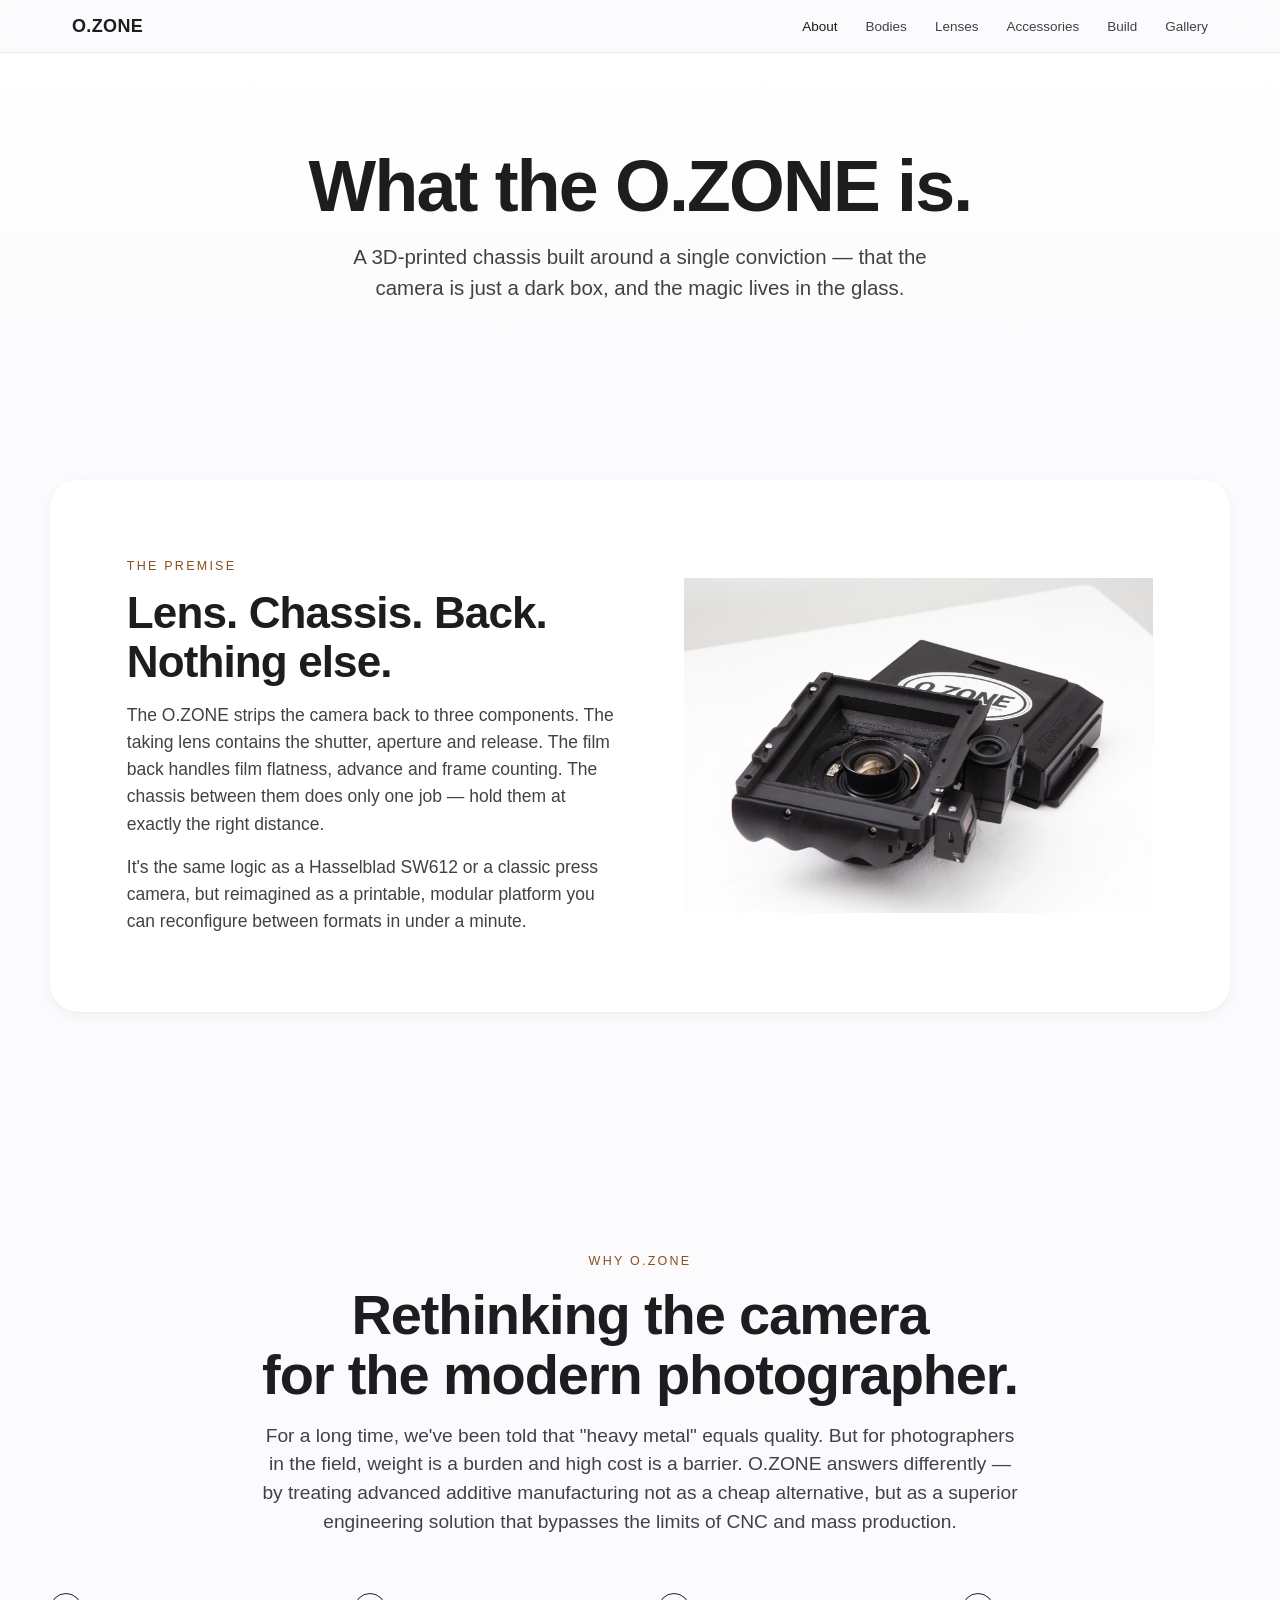
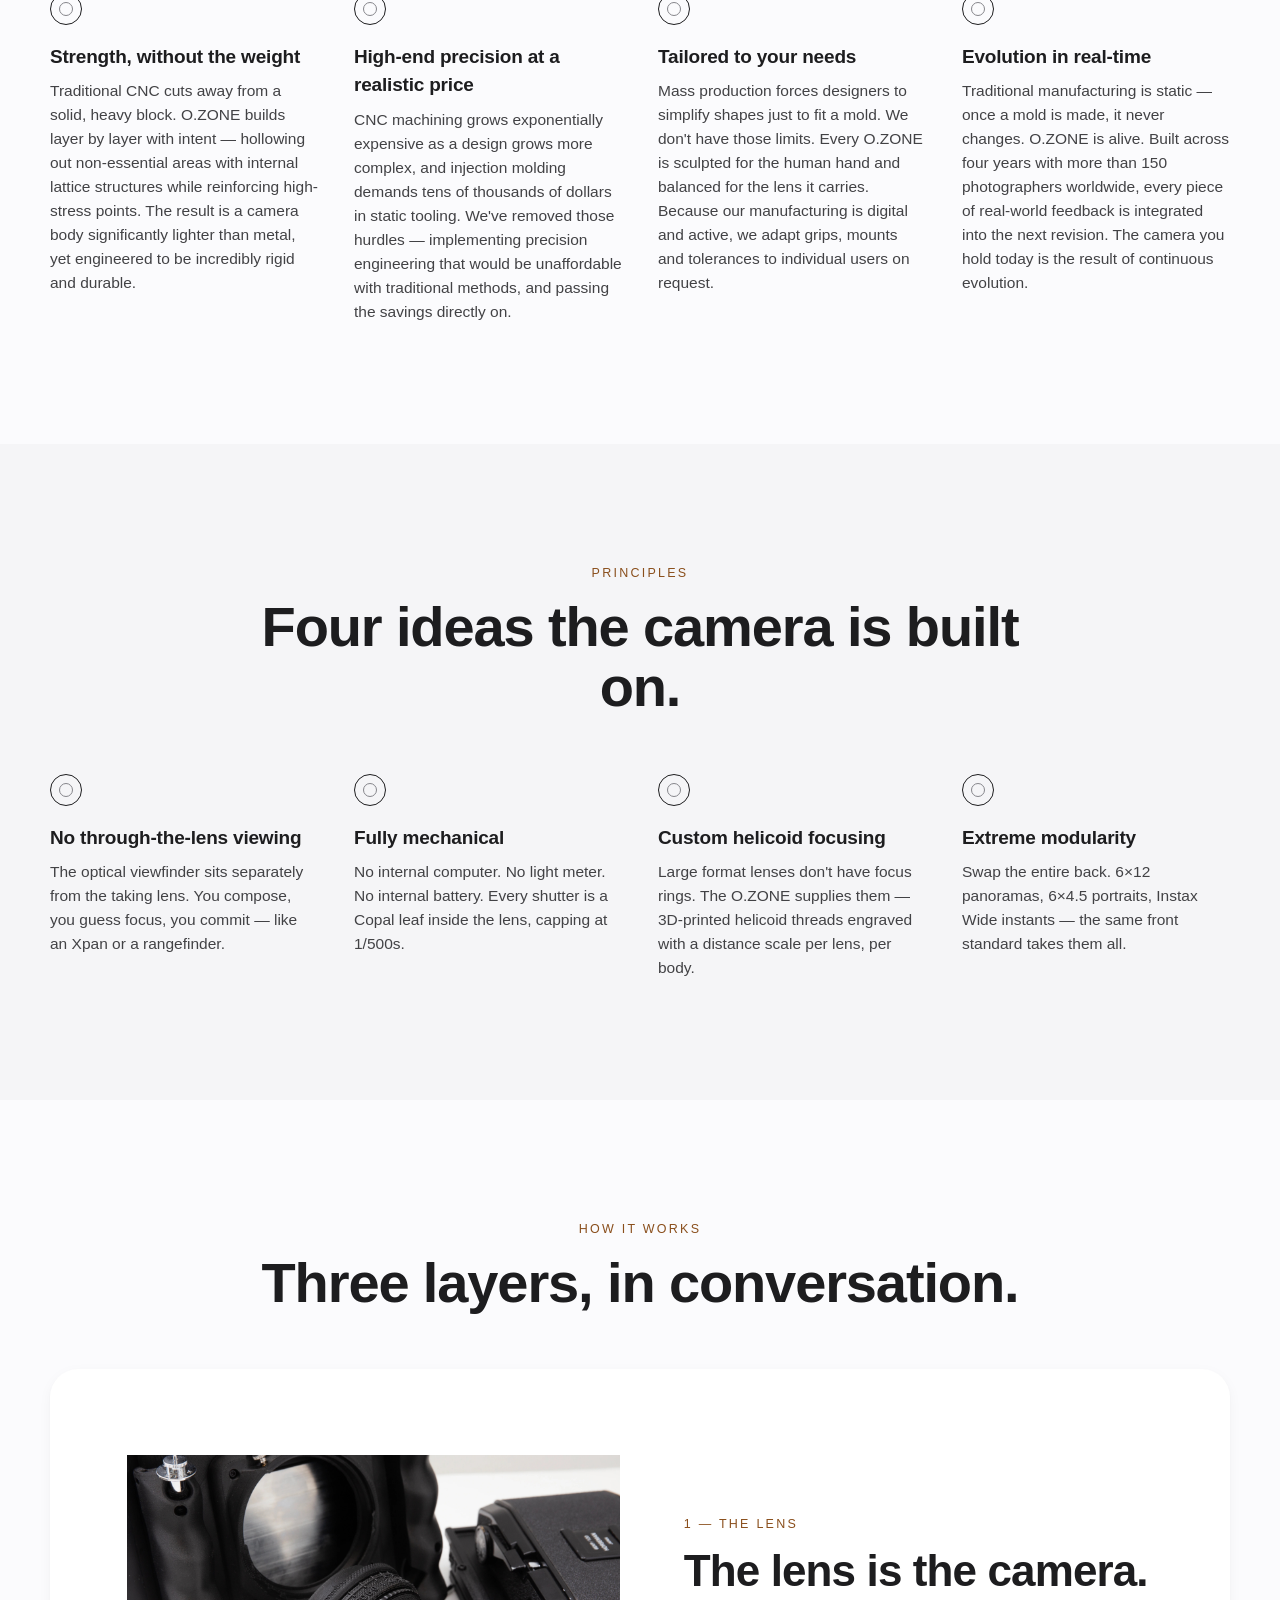
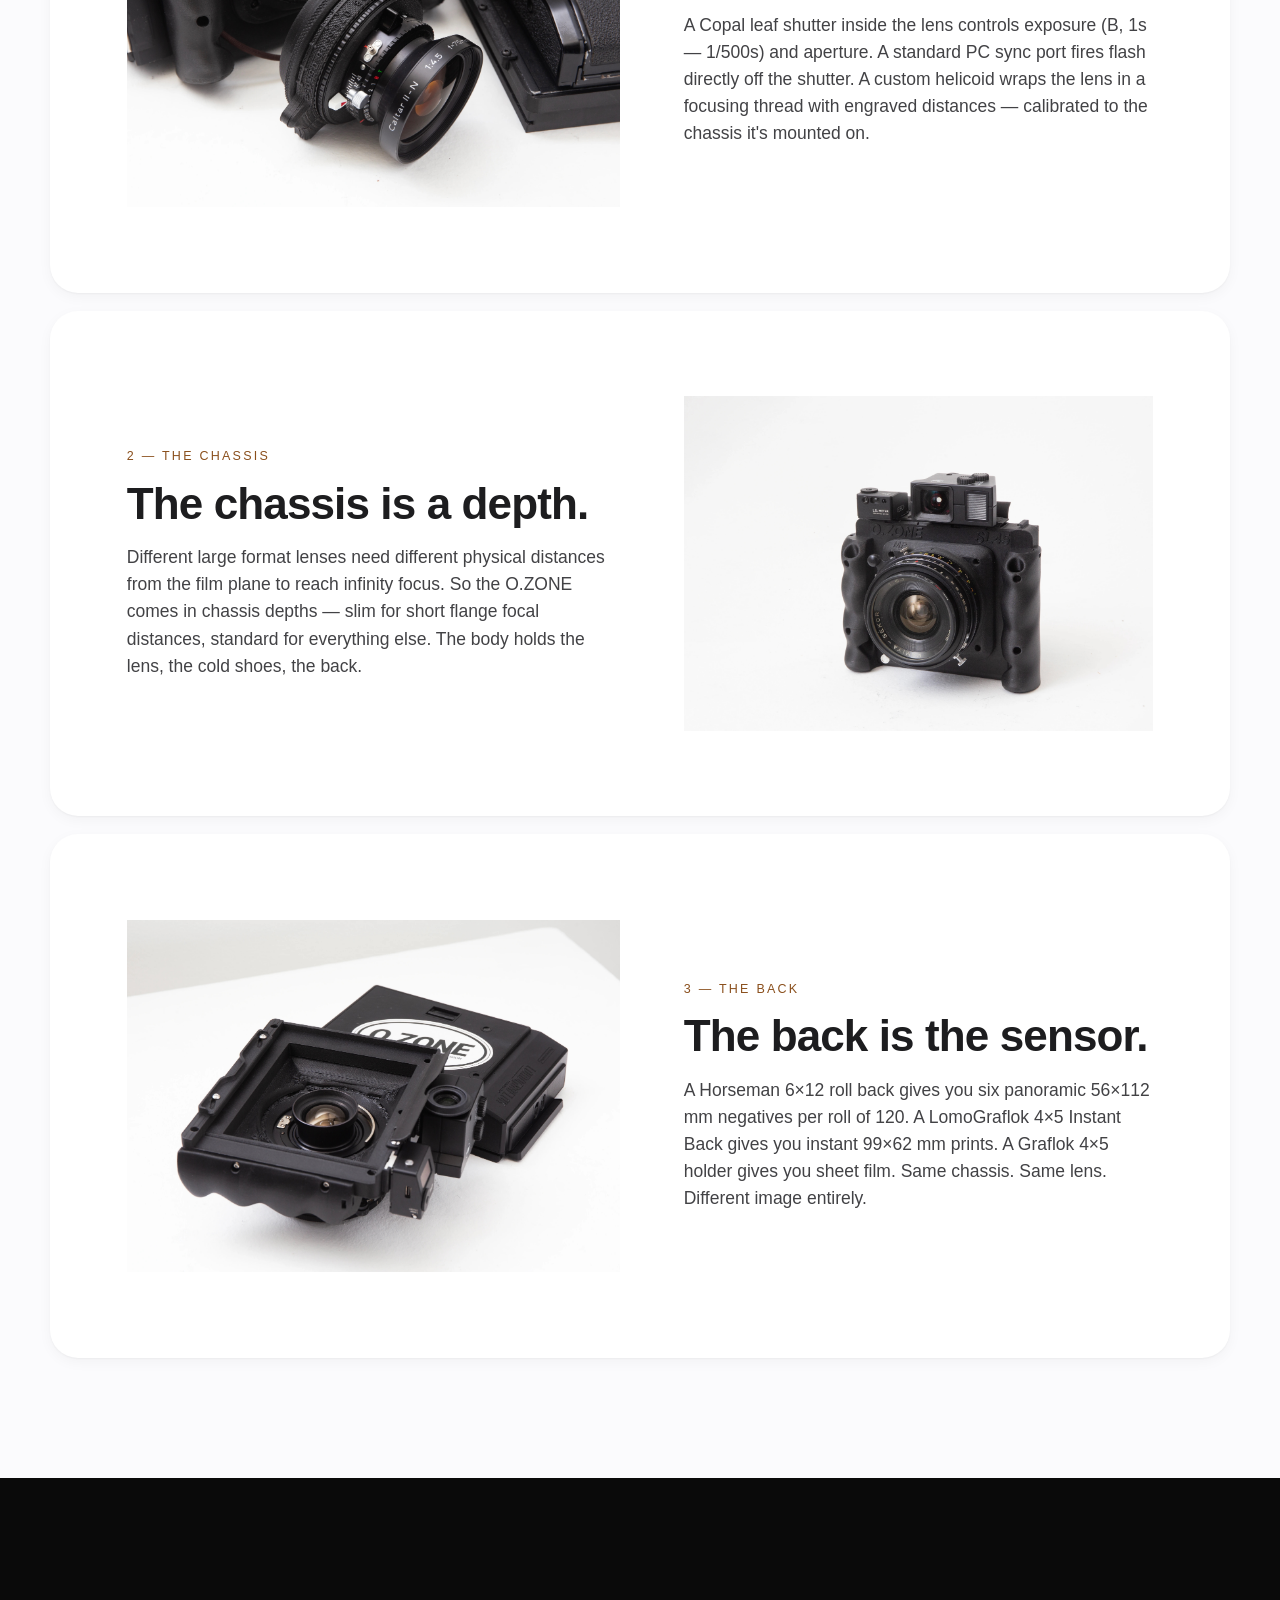
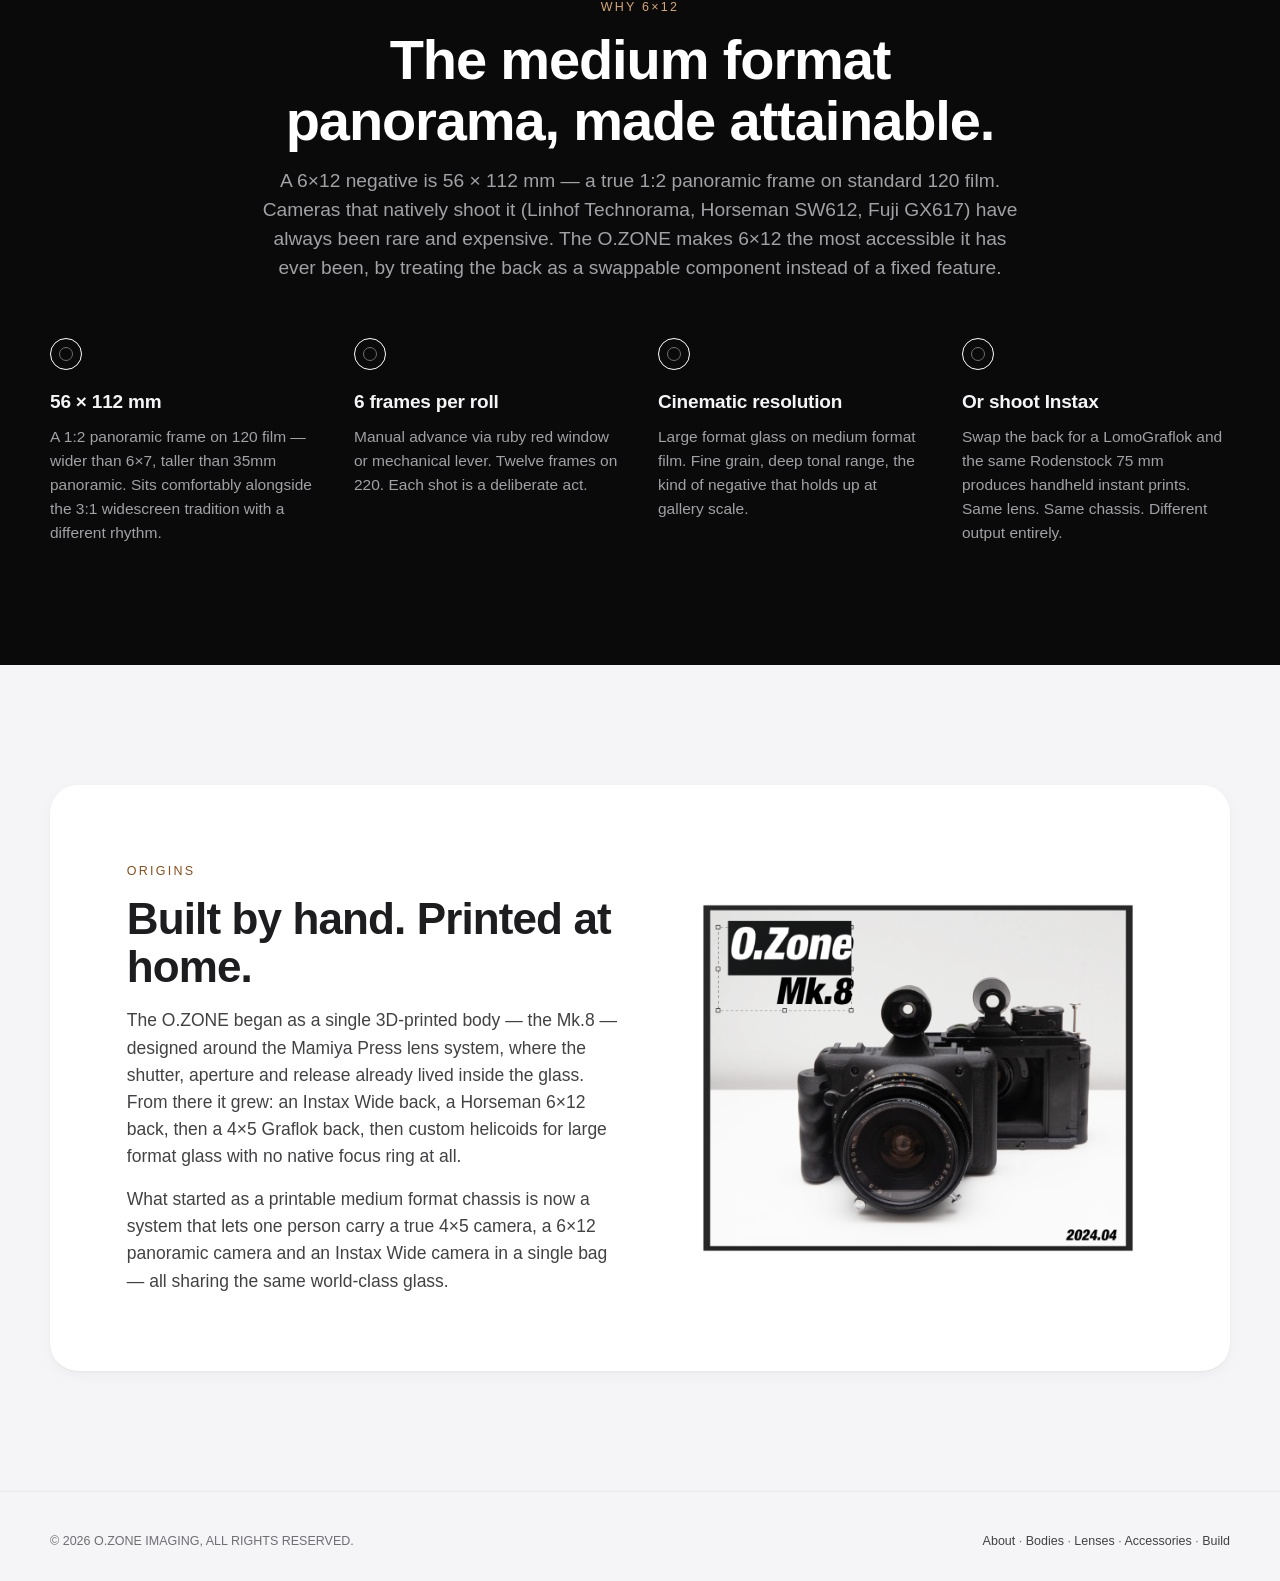
==== commit b4346646: "Fix typo in footer: IMAGINE → IMAGING Co-Authored-By: Claude Opus 4.7 <noreply@anthropic.com>" ====
--- a/about.html
+++ b/about.html
@@ -200,7 +200,7 @@
   <!-- Footer -->
   <footer class="foot">
     <div class="foot-inner">
-      <span>© 2026 O.ZONE IMAGINE, ALL RIGHTS RESERVED.</span>
+      <span>© 2026 O.ZONE IMAGING, ALL RIGHTS RESERVED.</span>
       <span><a href="about.html">About</a> · <a href="bodies.html">Bodies</a> · <a href="lenses.html">Lenses</a> · <a href="accessories.html">Accessories</a> · <a href="build.html">Build</a></span>
     </div>
   </footer>
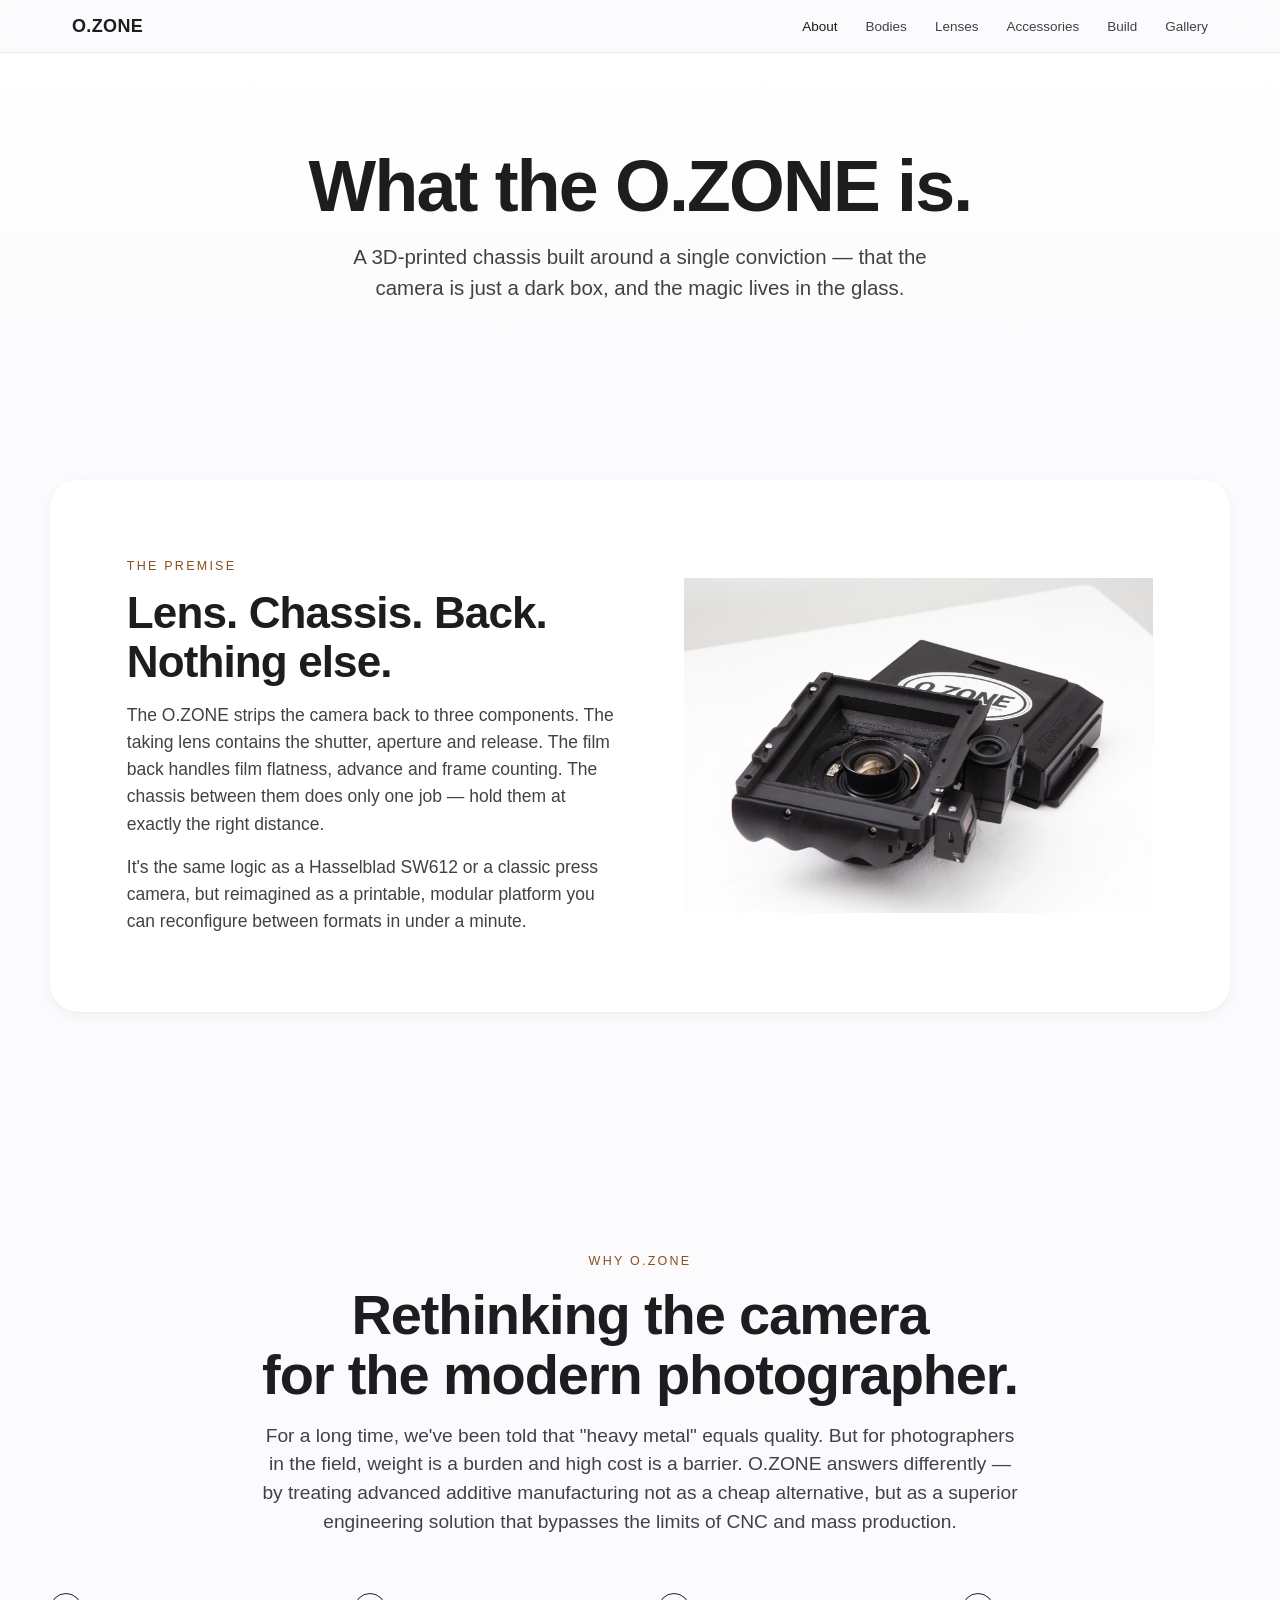
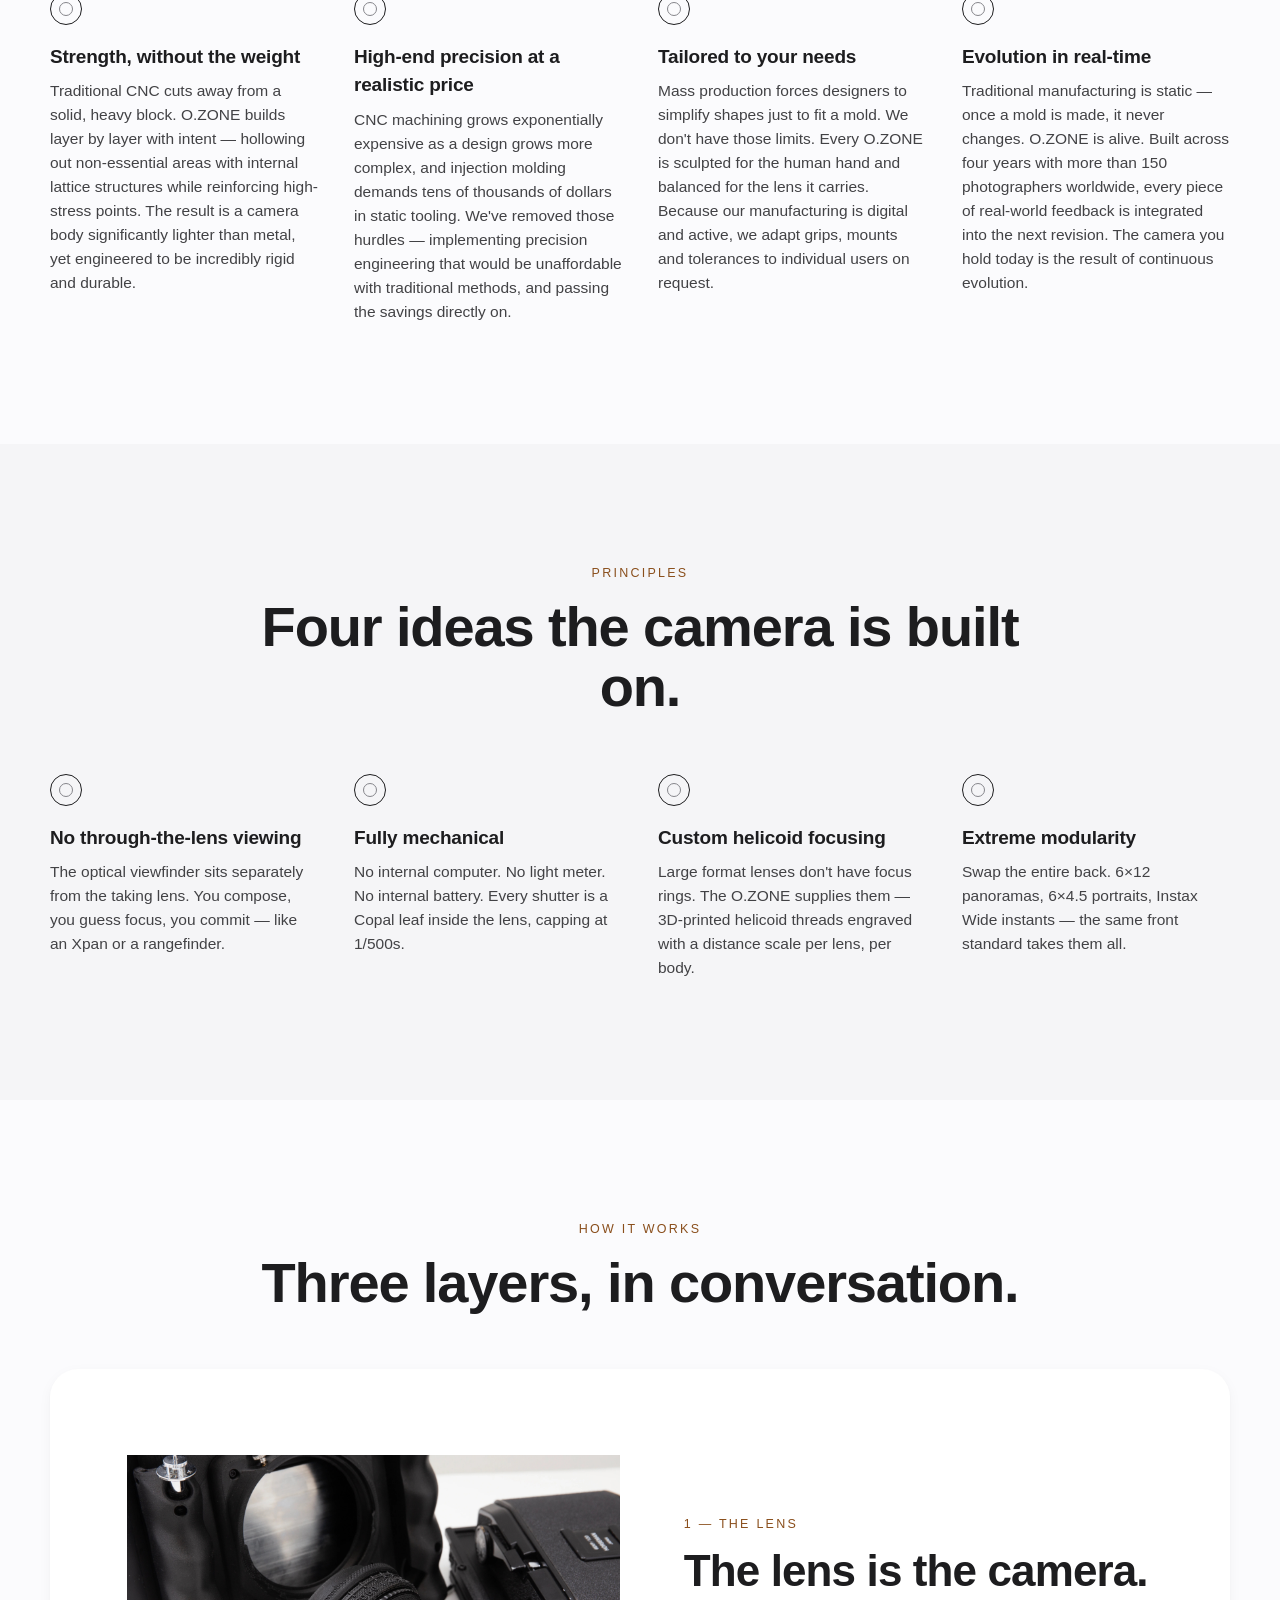
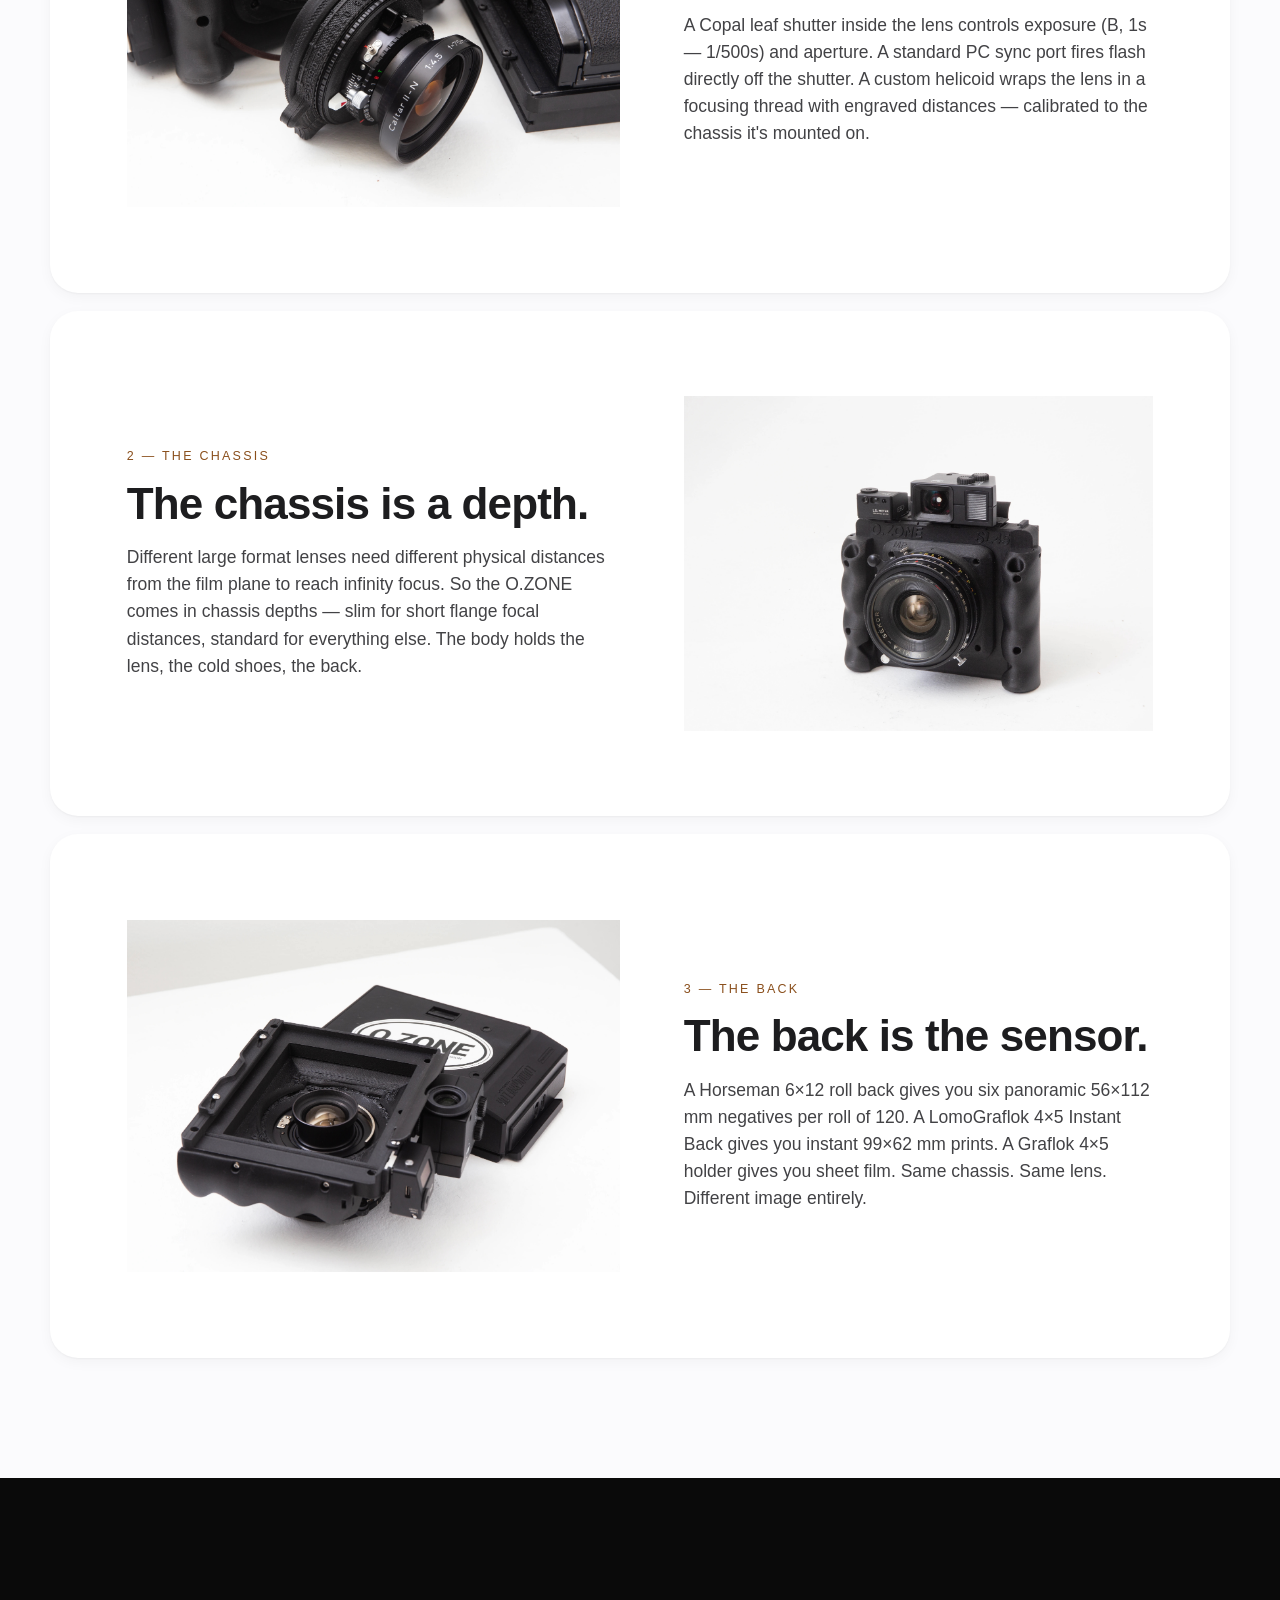
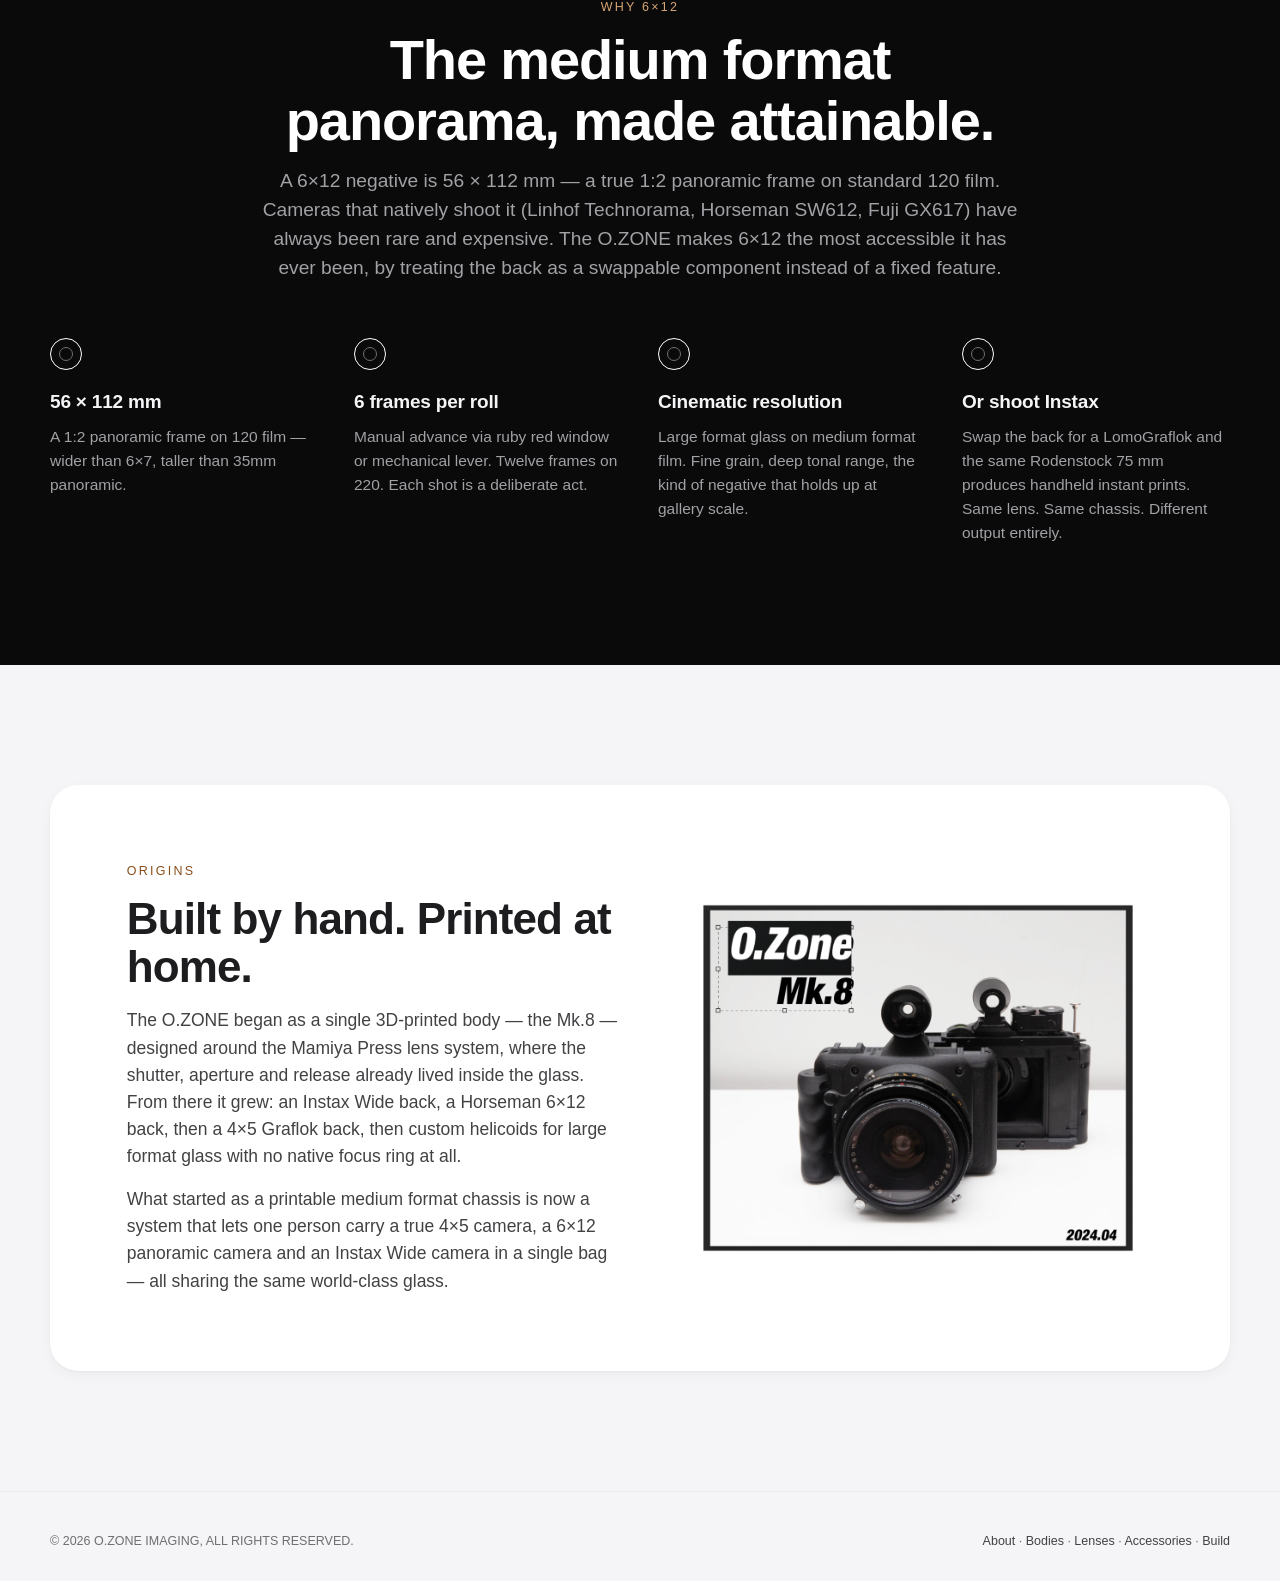
==== commit bd03c2ac: "Trim panoramic copy: drop comparisons to the 3:1 tradition Removed "and a different rhythm from the " ====
--- a/about.html
+++ b/about.html
@@ -161,7 +161,7 @@
         <div class="feature reveal">
           <div class="glyph"></div>
           <h3>56 × 112 mm</h3>
-          <p>A 1:2 panoramic frame on 120 film — wider than 6×7, taller than 35mm panoramic. Sits comfortably alongside the 3:1 widescreen tradition with a different rhythm.</p>
+          <p>A 1:2 panoramic frame on 120 film — wider than 6×7, taller than 35mm panoramic.</p>
         </div>
         <div class="feature reveal">
           <div class="glyph"></div>
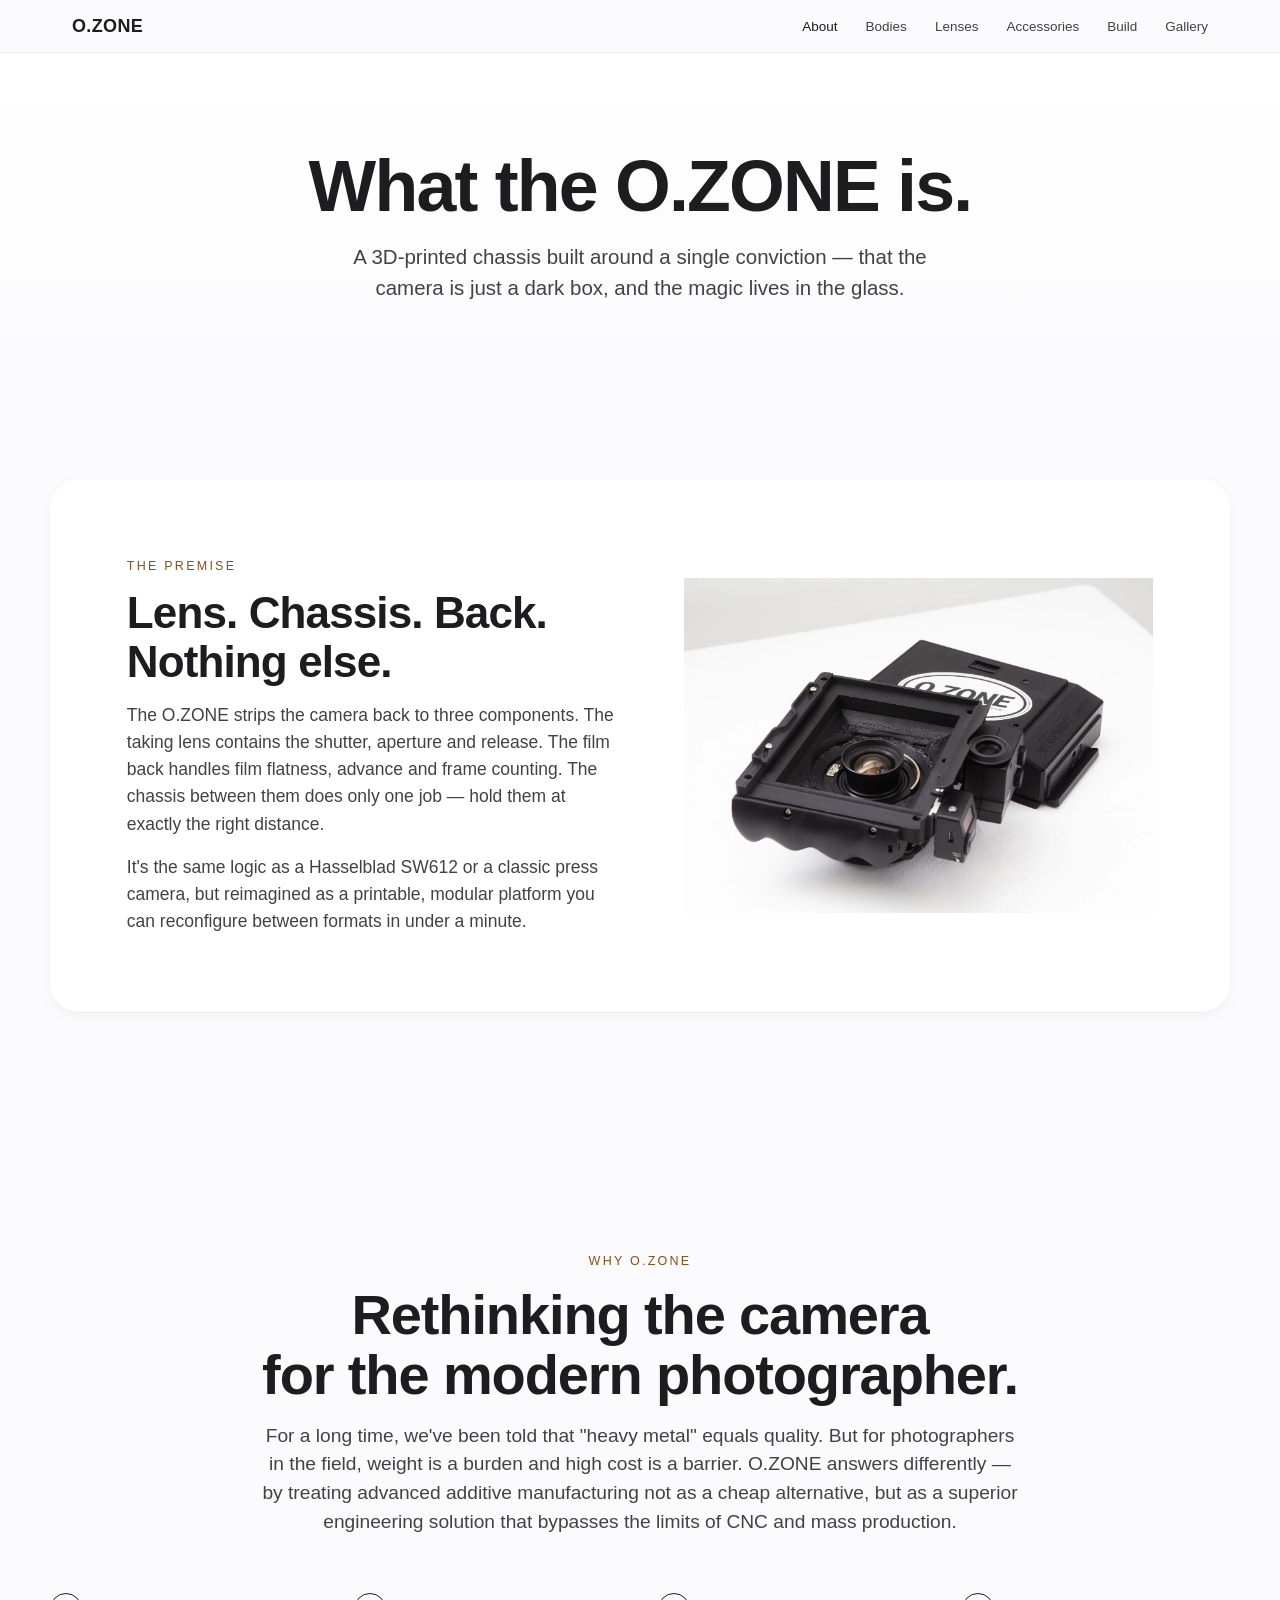
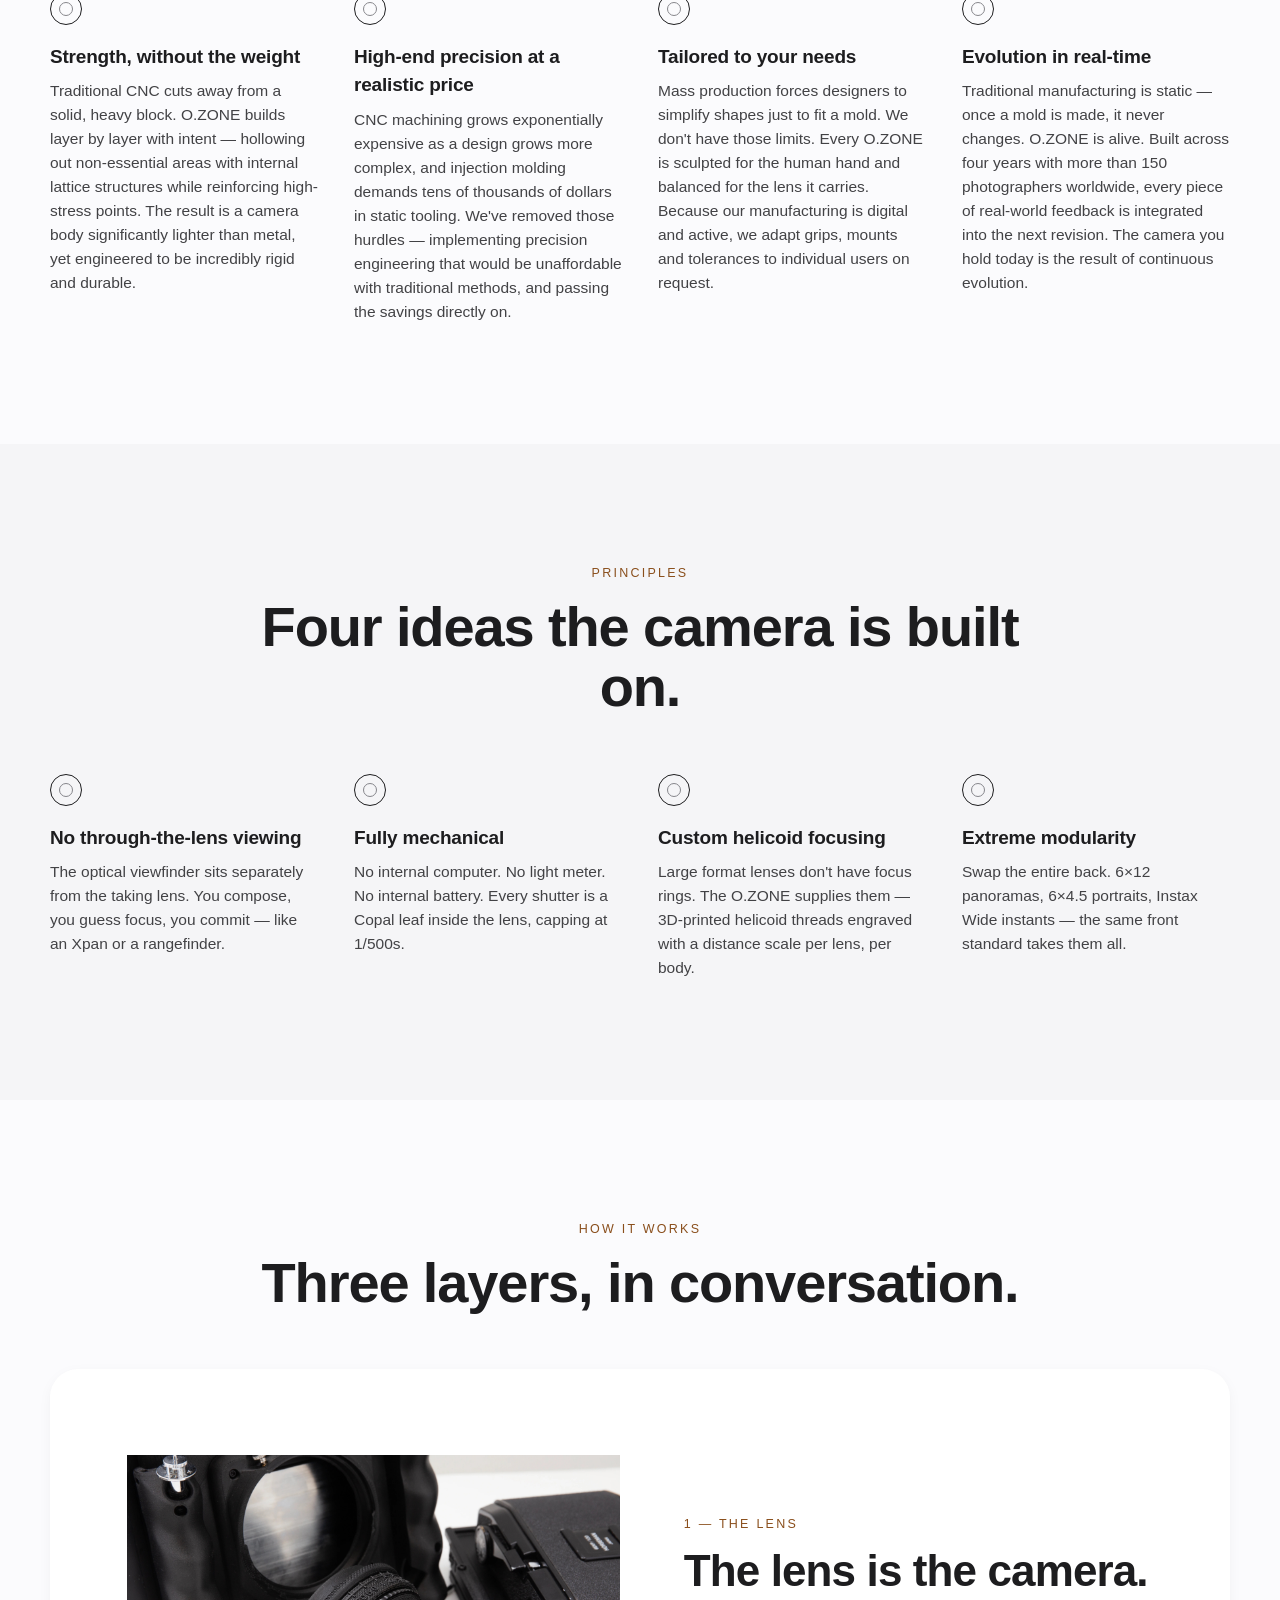
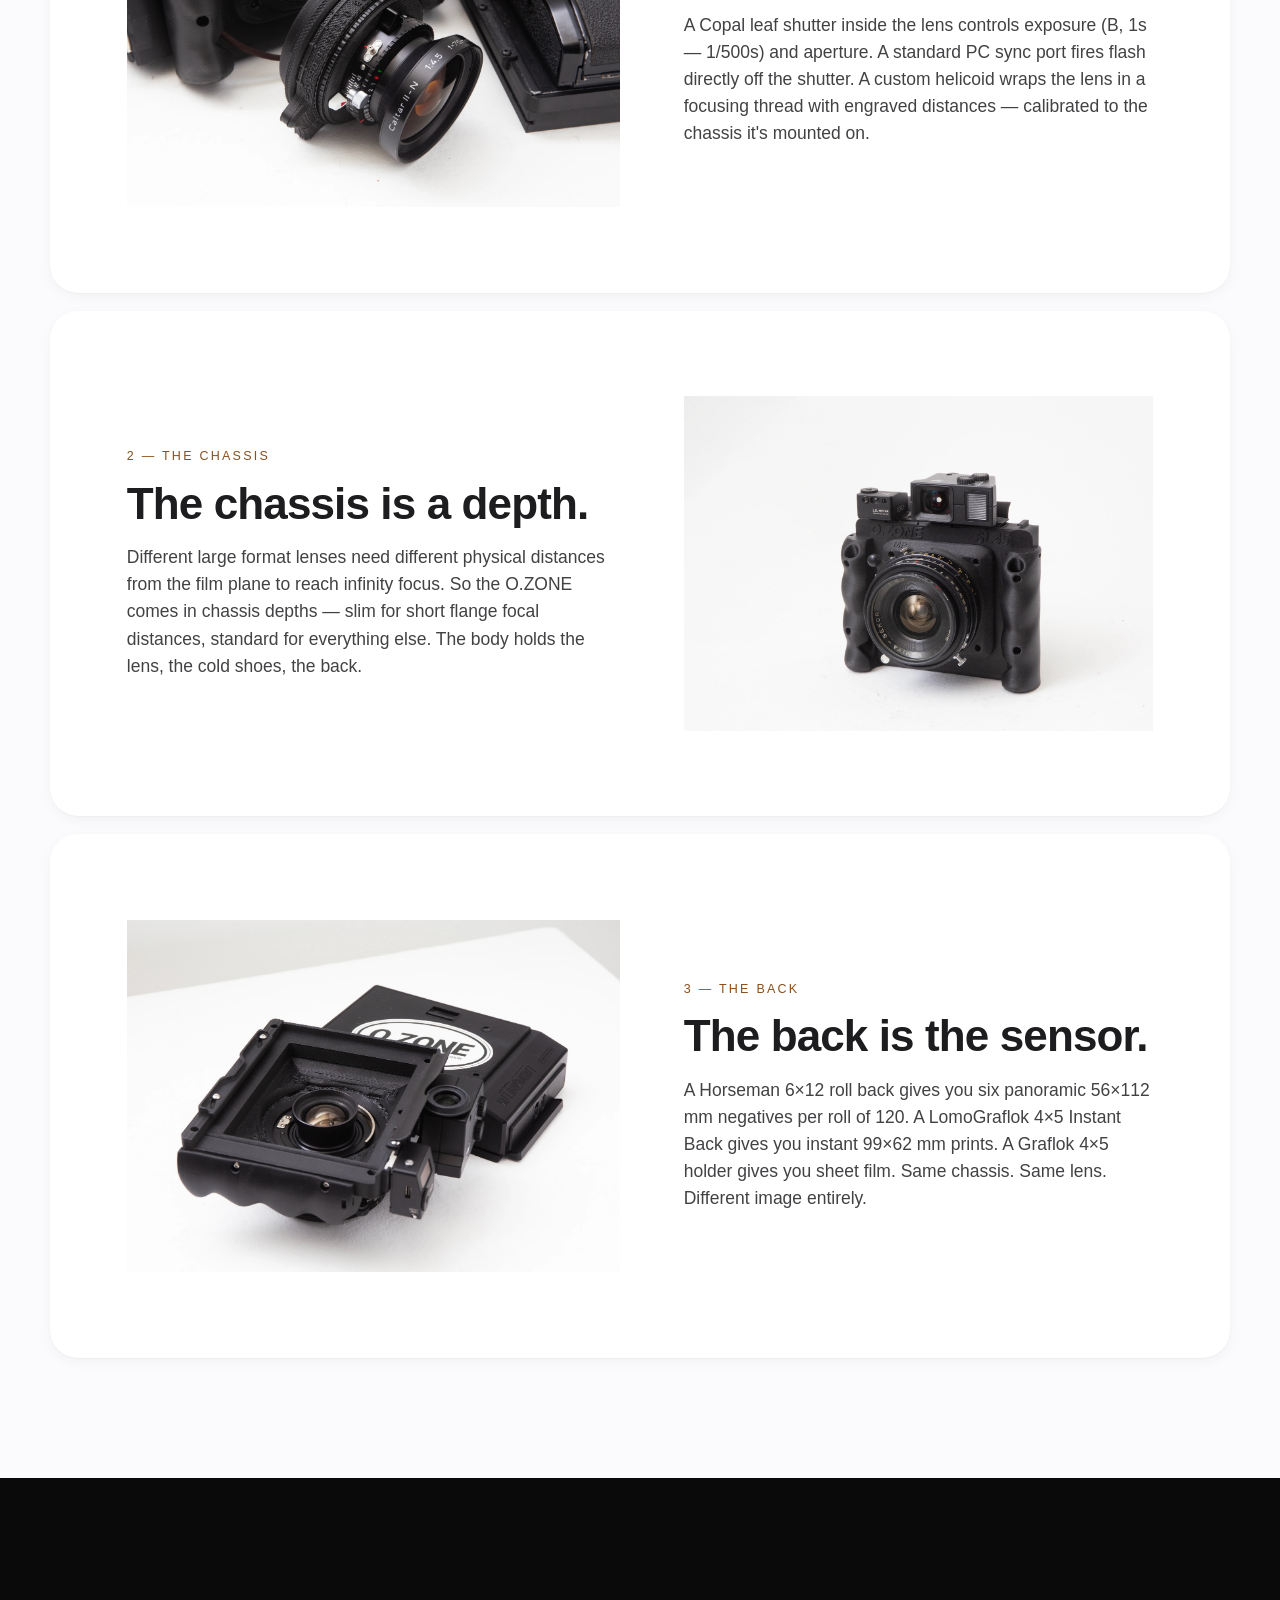
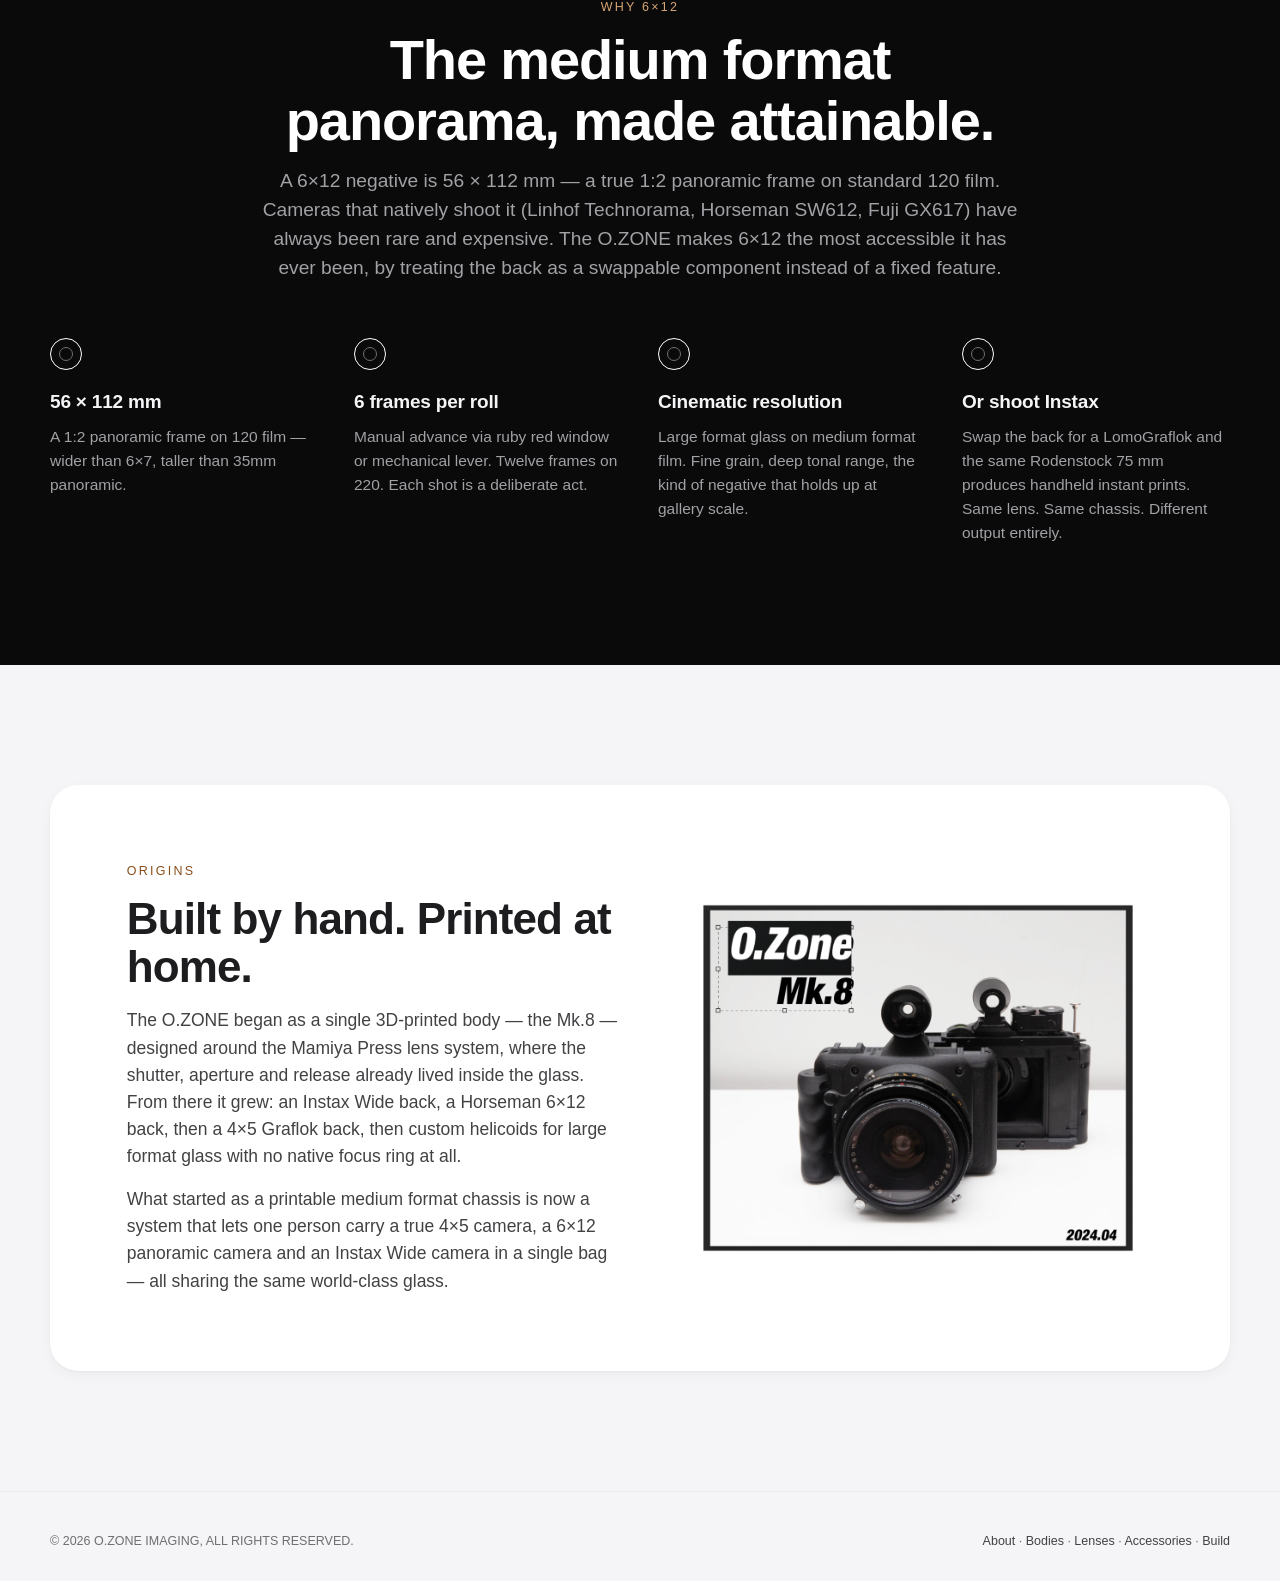
==== commit 3be4a25b: "Add favicon, Open Graph tags, page fade-in polish 1. Favicon: new favicon.svg (32×32 vector — white " ====
--- a/about.html
+++ b/about.html
@@ -5,6 +5,19 @@
   <meta name="viewport" content="width=device-width, initial-scale=1" />
   <title>About — O.ZONE</title>
   <meta name="description" content="The O.ZONE is a 3D-printed, fully mechanical medium and large format camera system. Built to adapt the world's finest large format glass to a variety of film backs." />
+
+  <!-- Favicon -->
+  <link rel="icon" href="favicon.svg" type="image/svg+xml" />
+
+  <!-- Open Graph / link preview -->
+  <meta property="og:type" content="website" />
+  <meta property="og:site_name" content="O.ZONE" />
+  <meta property="og:title" content="About — O.ZONE" />
+  <meta property="og:description" content="A 3D-printed, fully mechanical medium and large format camera system. Built around the world's finest panoramic glass." />
+  <meta property="og:image" content="https://o-zone.xyz/assets/hero/og.png" />
+  <meta property="og:url" content="https://o-zone.xyz/about.html" />
+  <meta name="twitter:card" content="summary_large_image" />
+
   <link rel="stylesheet" href="css/style.css" />
 </head>
 <body>
--- a/css/style.css
+++ b/css/style.css
@@ -28,6 +28,15 @@
 * { box-sizing: border-box; margin: 0; padding: 0; }
 
 html { scroll-behavior: smooth; }
+
+/* Page-load fade — subtle polish, plays once per navigation */
+@keyframes pageFadeIn {
+  from { opacity: 0; }
+  to   { opacity: 1; }
+}
+@media (prefers-reduced-motion: no-preference) {
+  body { animation: pageFadeIn 0.35s ease both; }
+}
 
 body {
   font-family: -apple-system, BlinkMacSystemFont, "SF Pro Display", "Inter",
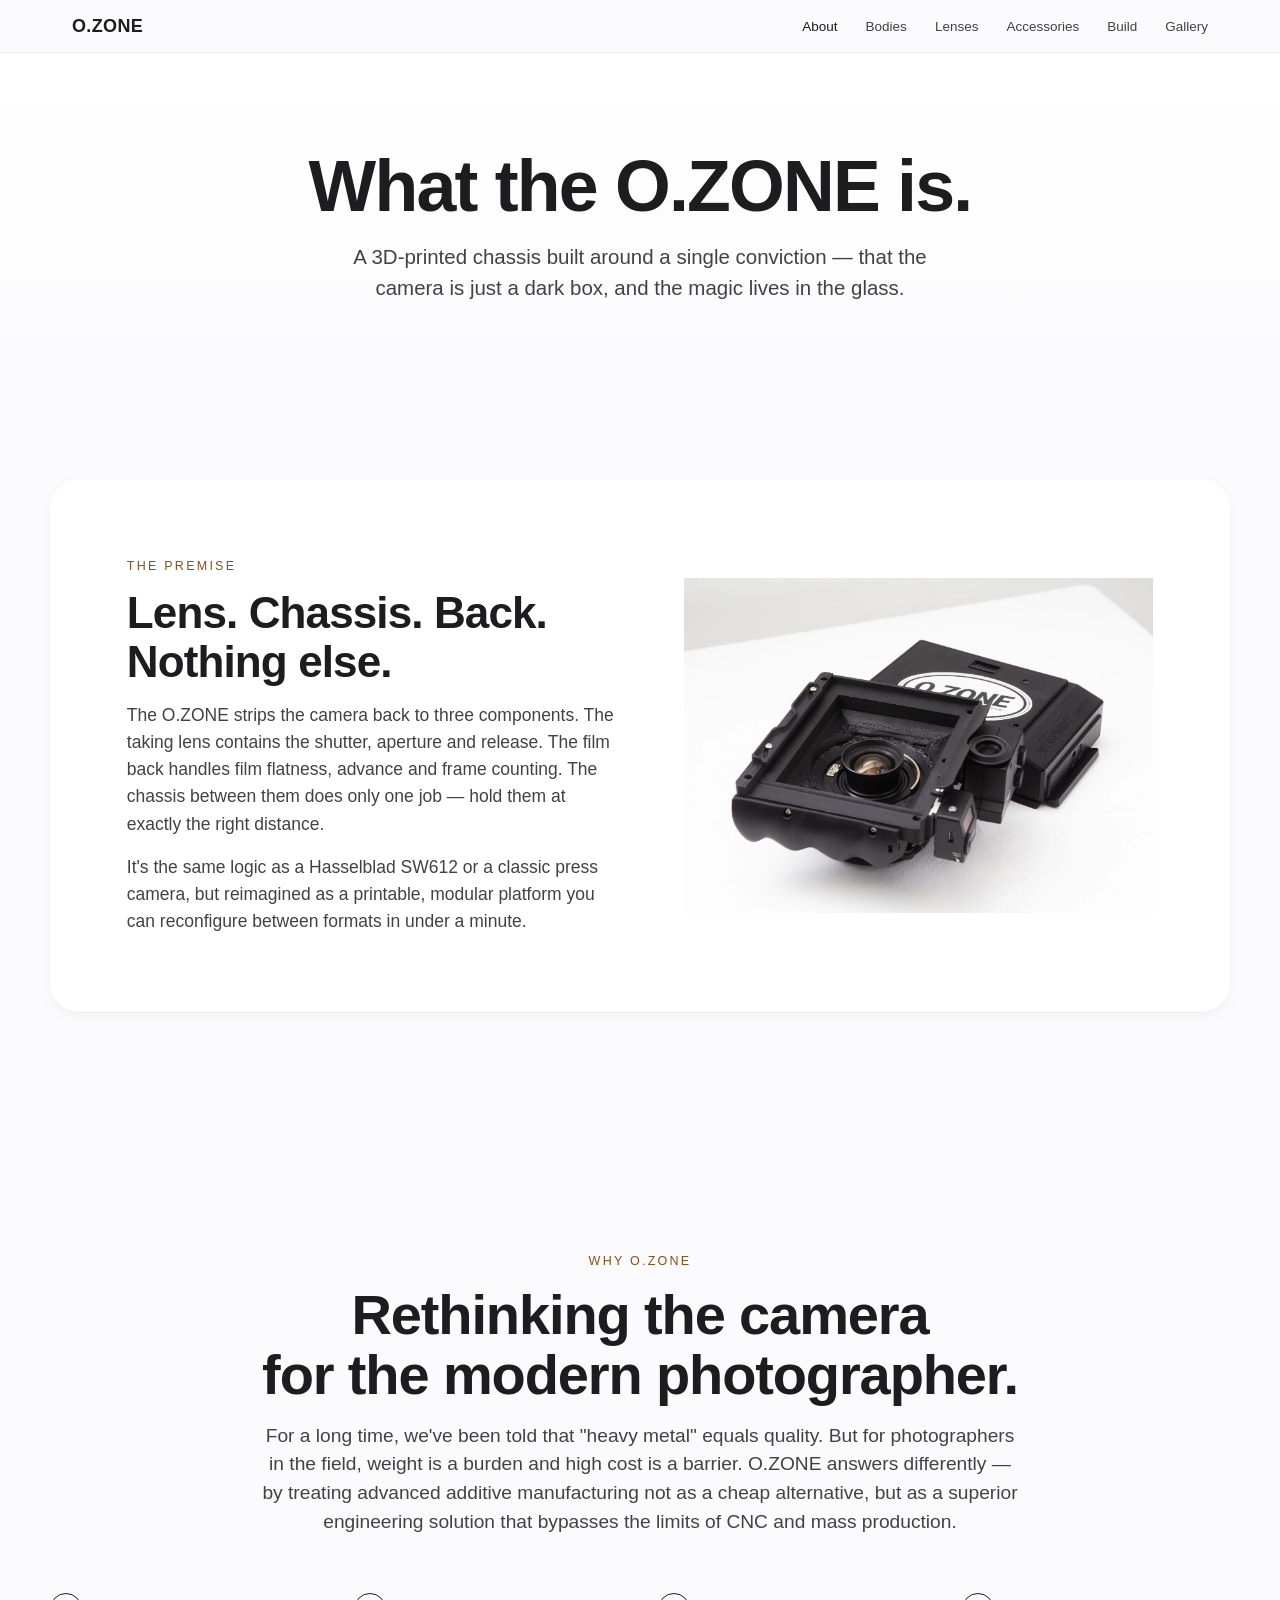
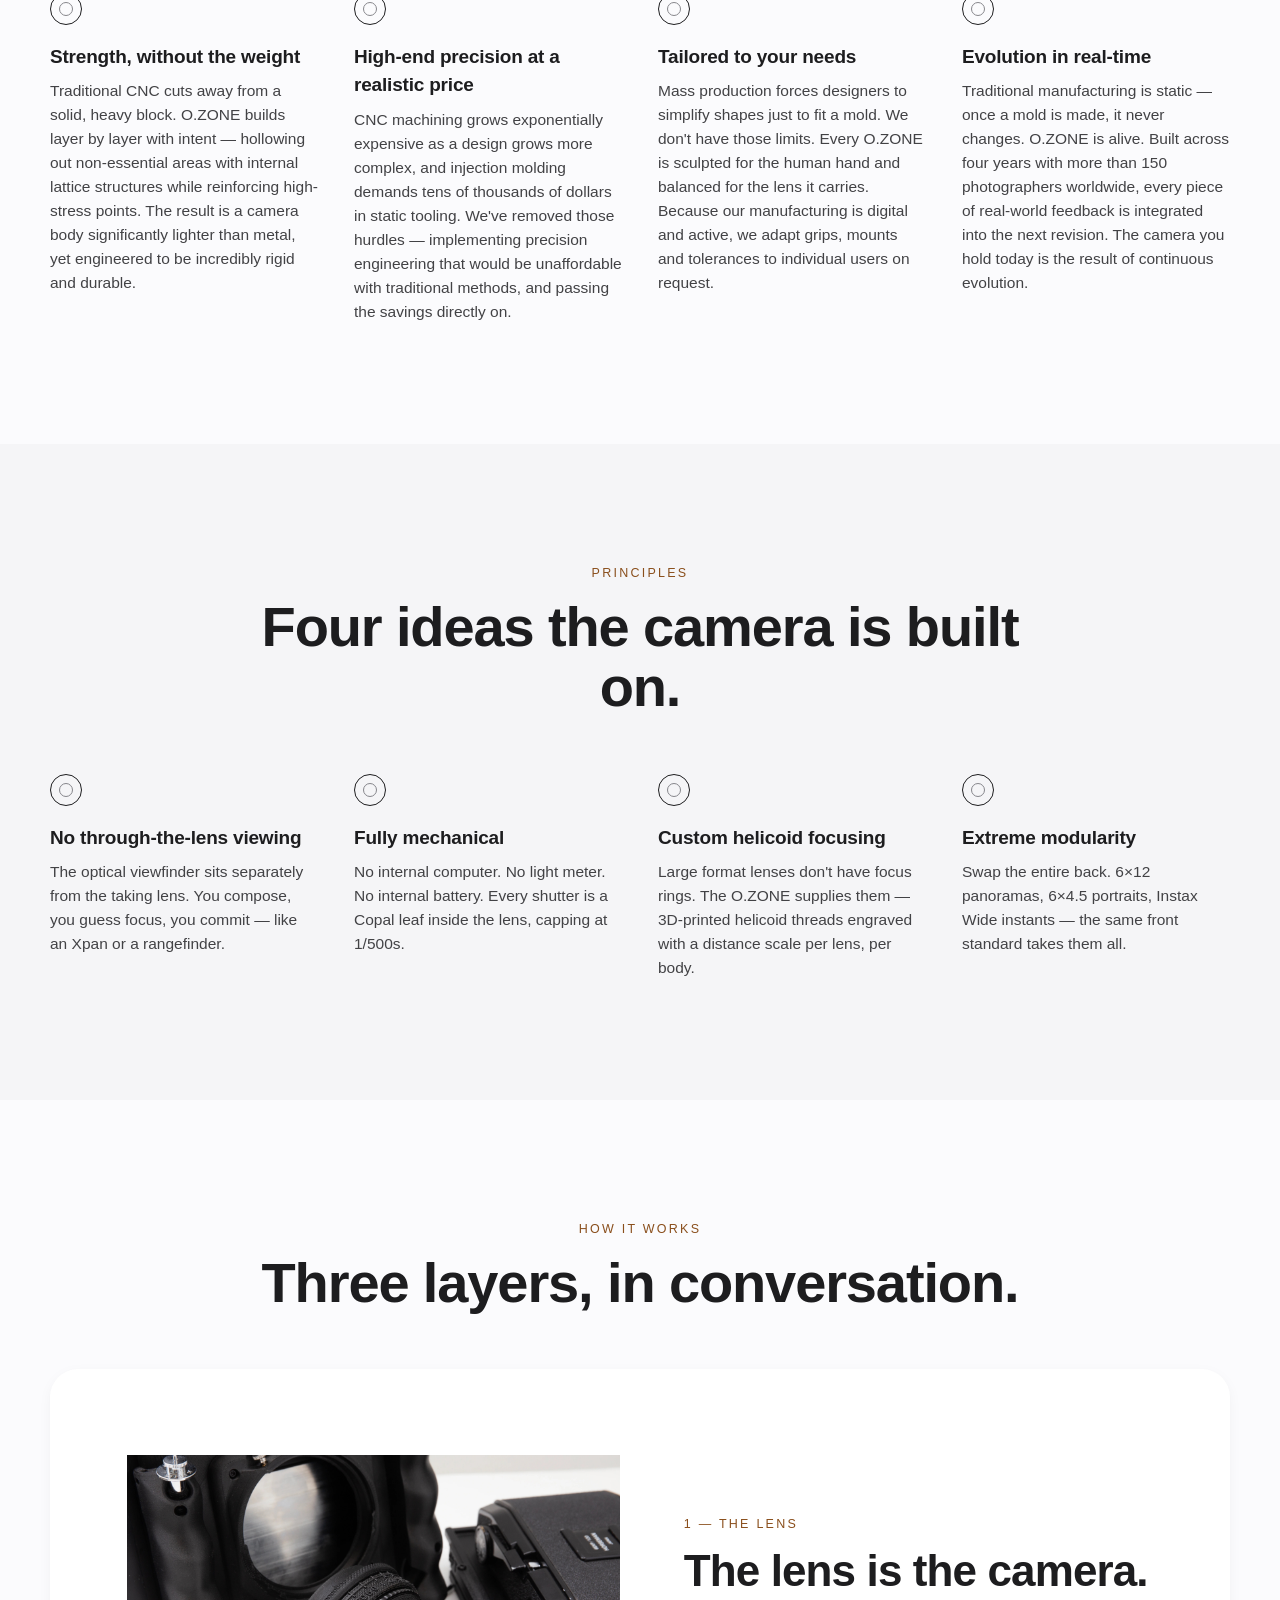
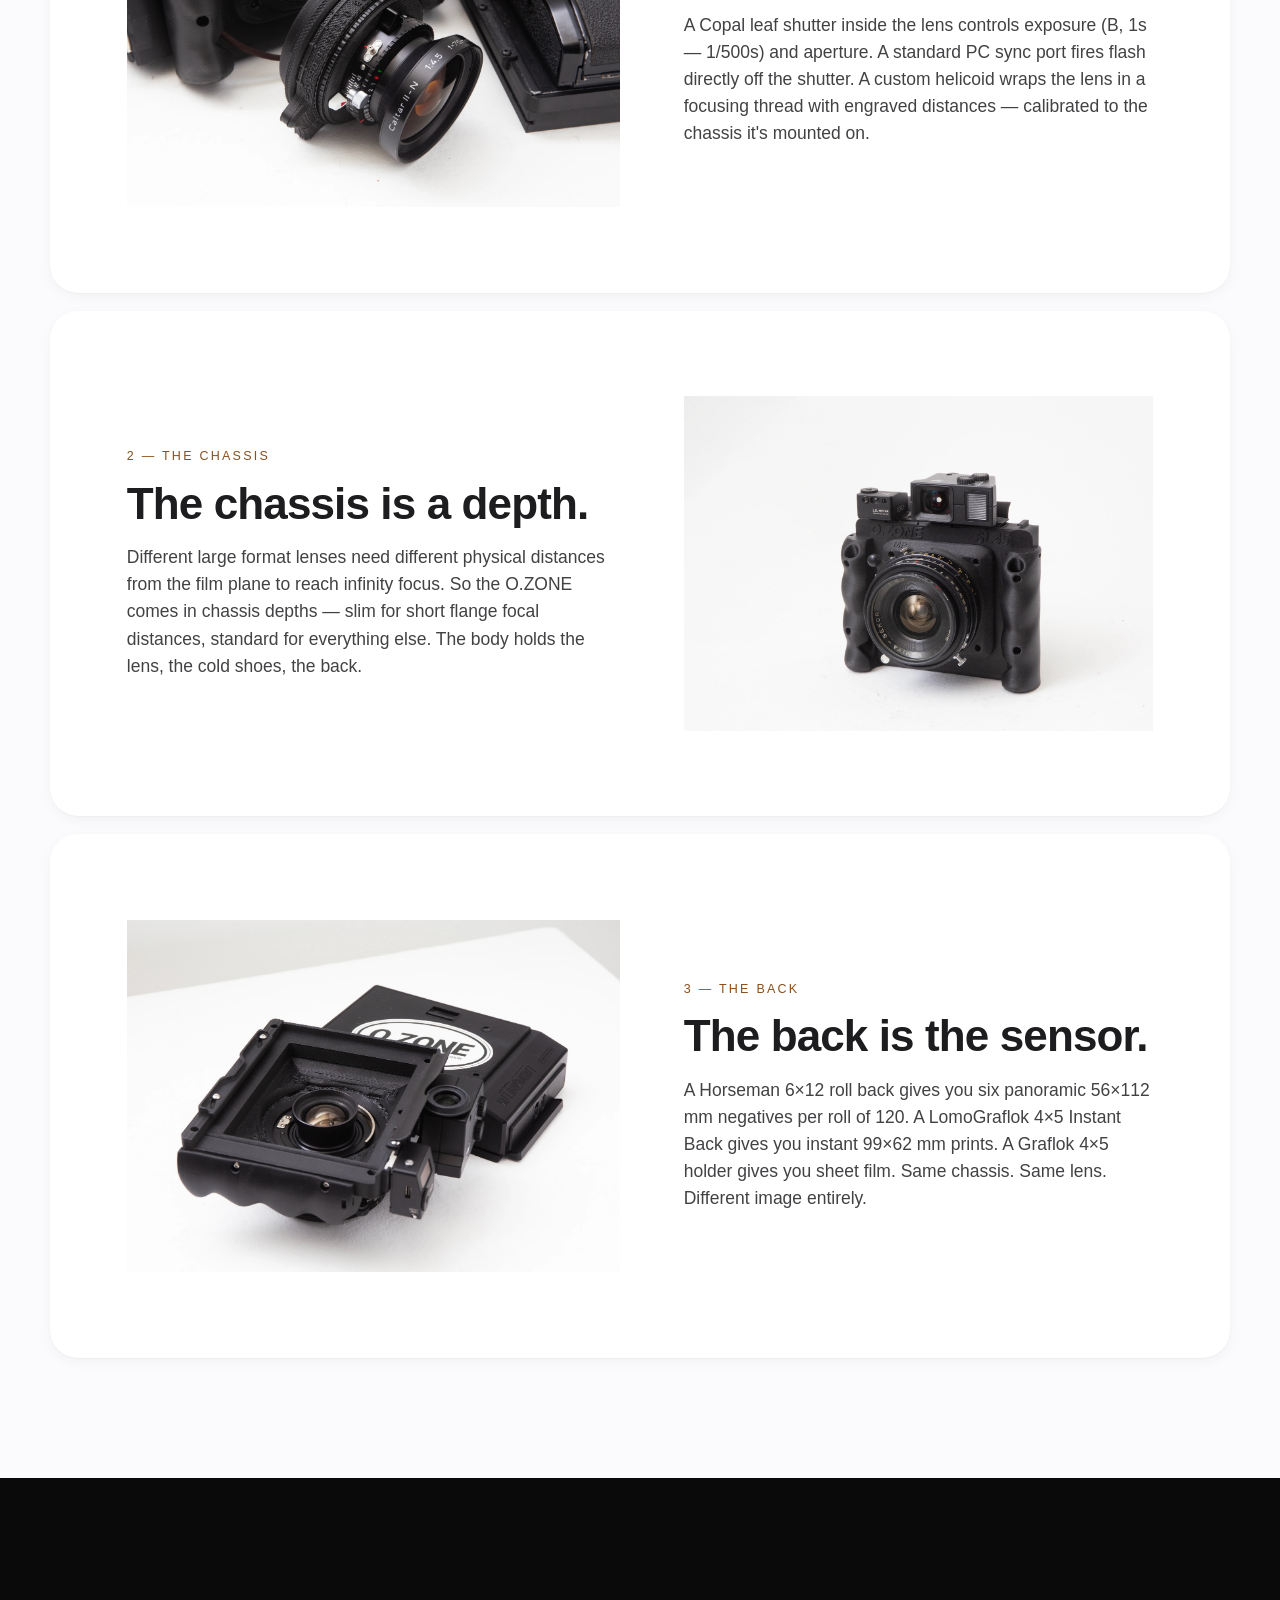
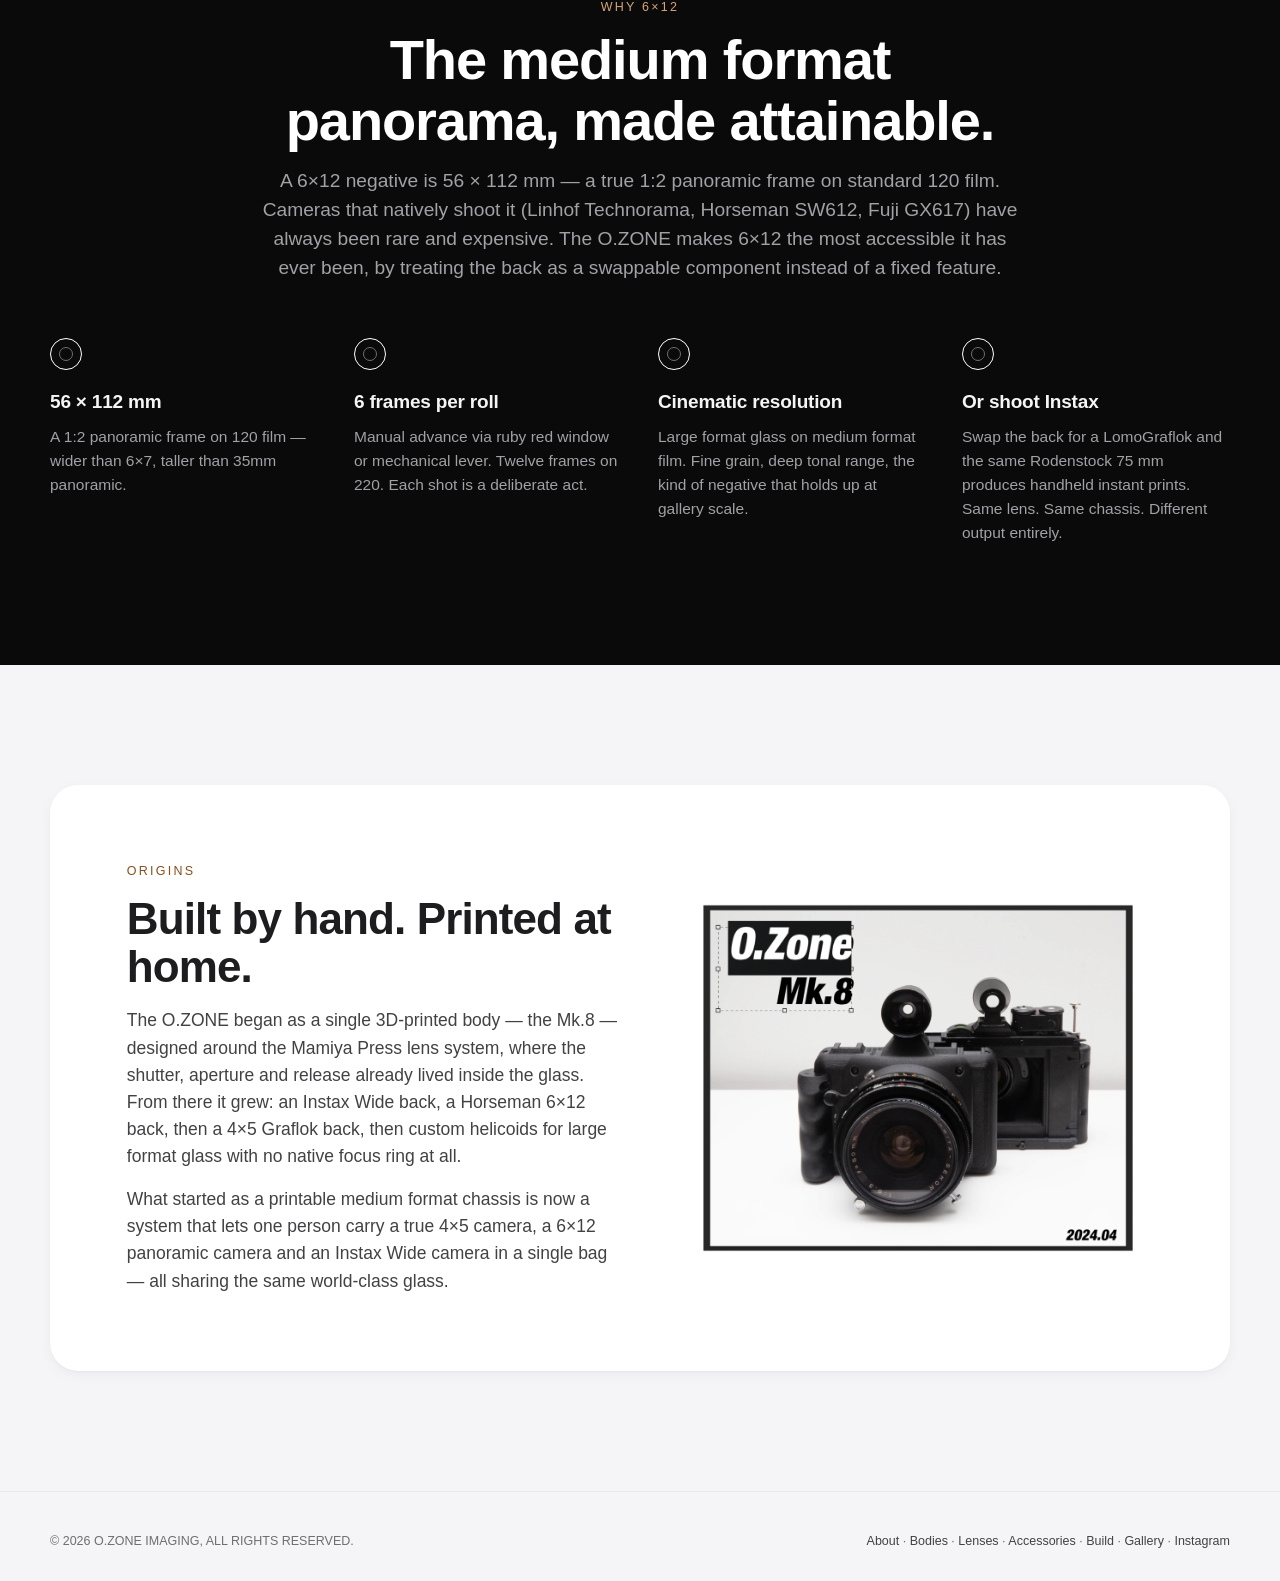
==== commit ed79a7a8: "Route inquiries to Instagram @o.zone69 - Footer on all 7 pages now carries an "Instagram" link. Also" ====
--- a/about.html
+++ b/about.html
@@ -214,7 +214,7 @@
   <footer class="foot">
     <div class="foot-inner">
       <span>© 2026 O.ZONE IMAGING, ALL RIGHTS RESERVED.</span>
-      <span><a href="about.html">About</a> · <a href="bodies.html">Bodies</a> · <a href="lenses.html">Lenses</a> · <a href="accessories.html">Accessories</a> · <a href="build.html">Build</a></span>
+      <span><a href="about.html">About</a> · <a href="bodies.html">Bodies</a> · <a href="lenses.html">Lenses</a> · <a href="accessories.html">Accessories</a> · <a href="build.html">Build</a> · <a href="gallery.html">Gallery</a> · <a href="https://www.instagram.com/o.zone69/" target="_blank" rel="noopener">Instagram</a></span>
     </div>
   </footer>
 
